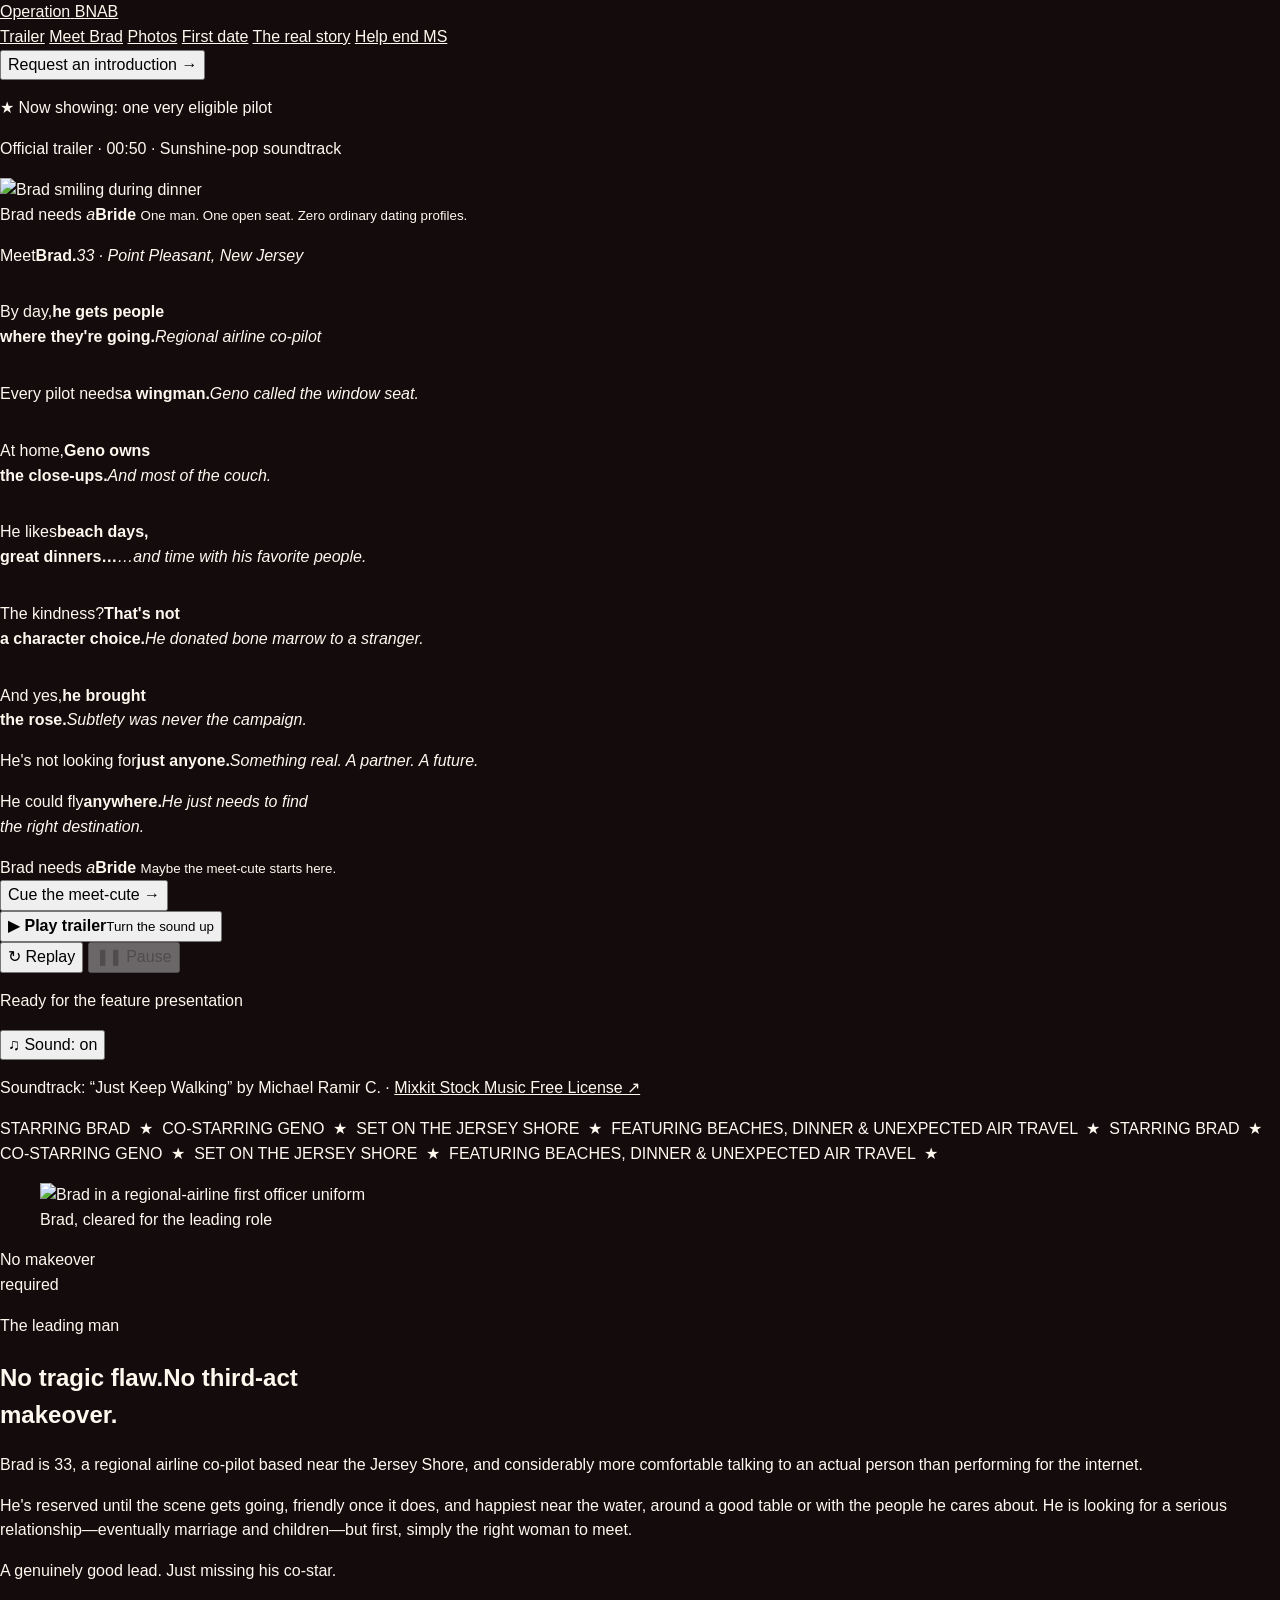
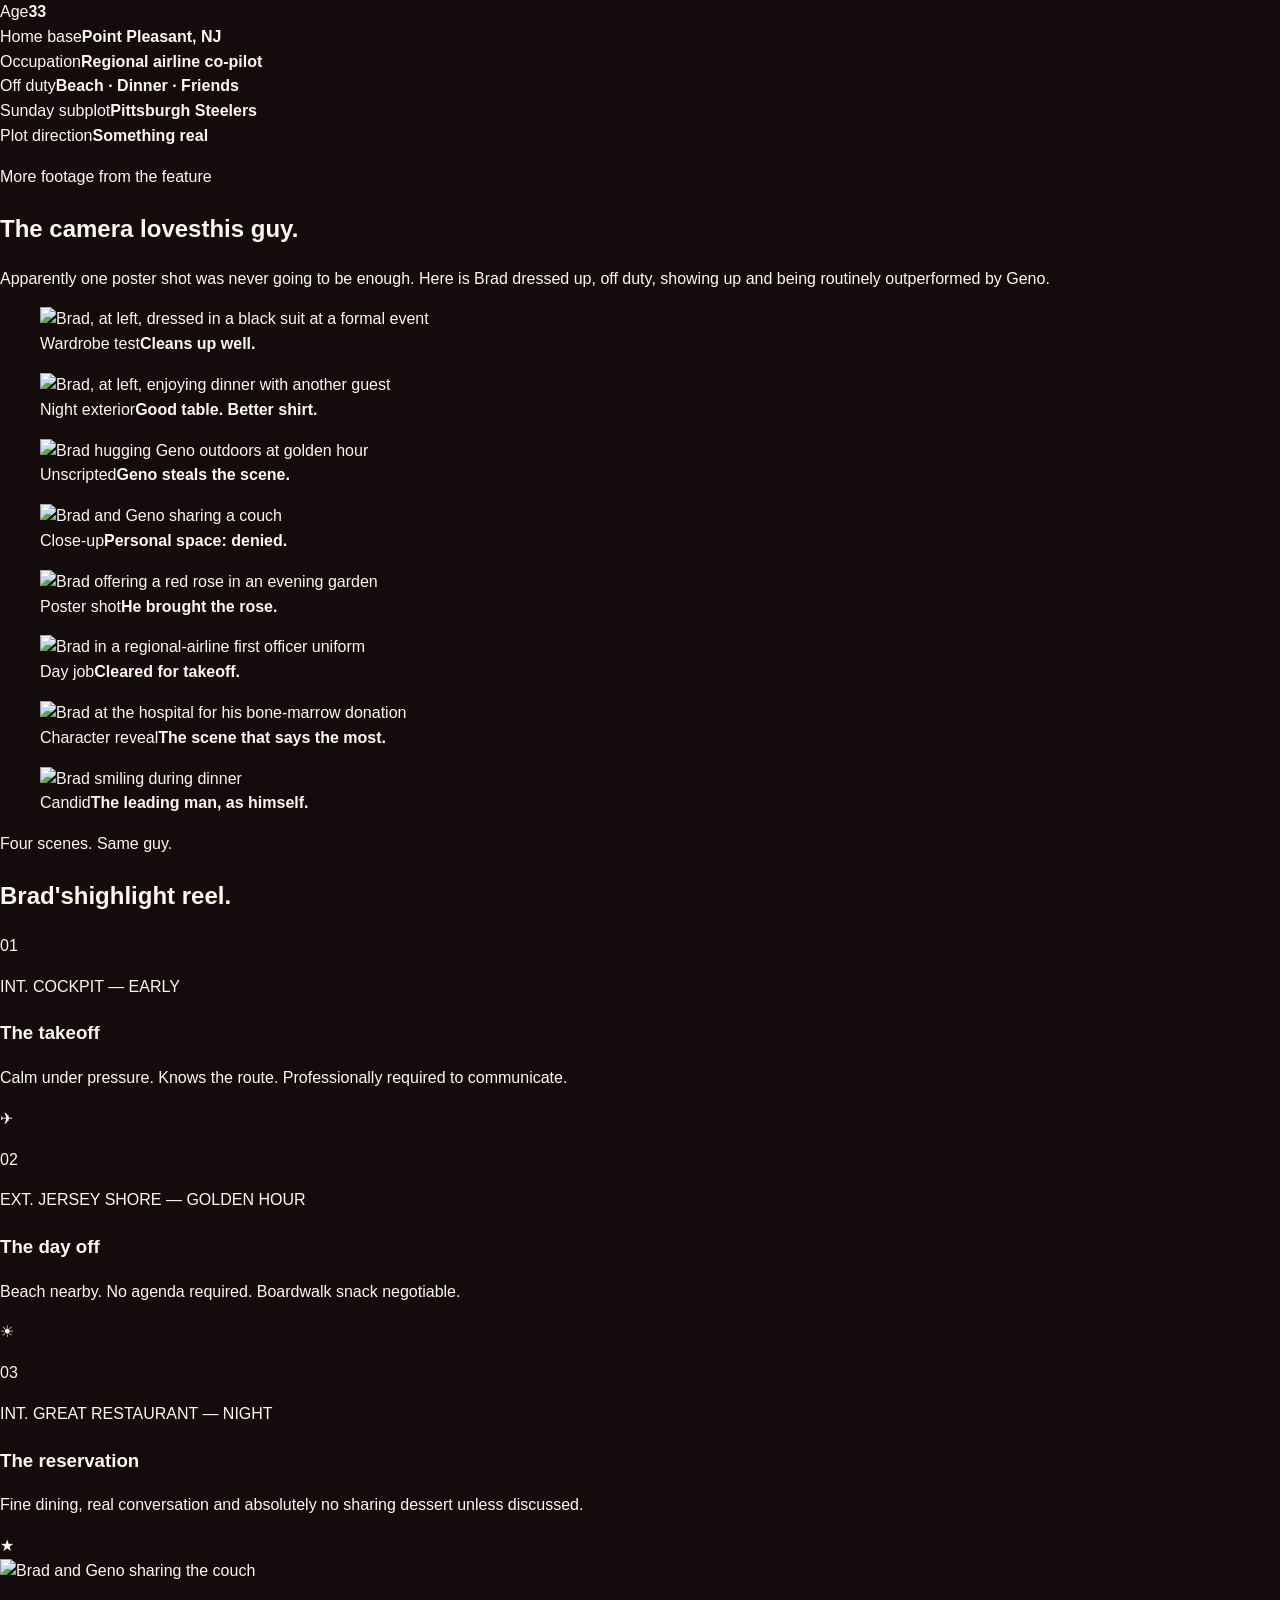
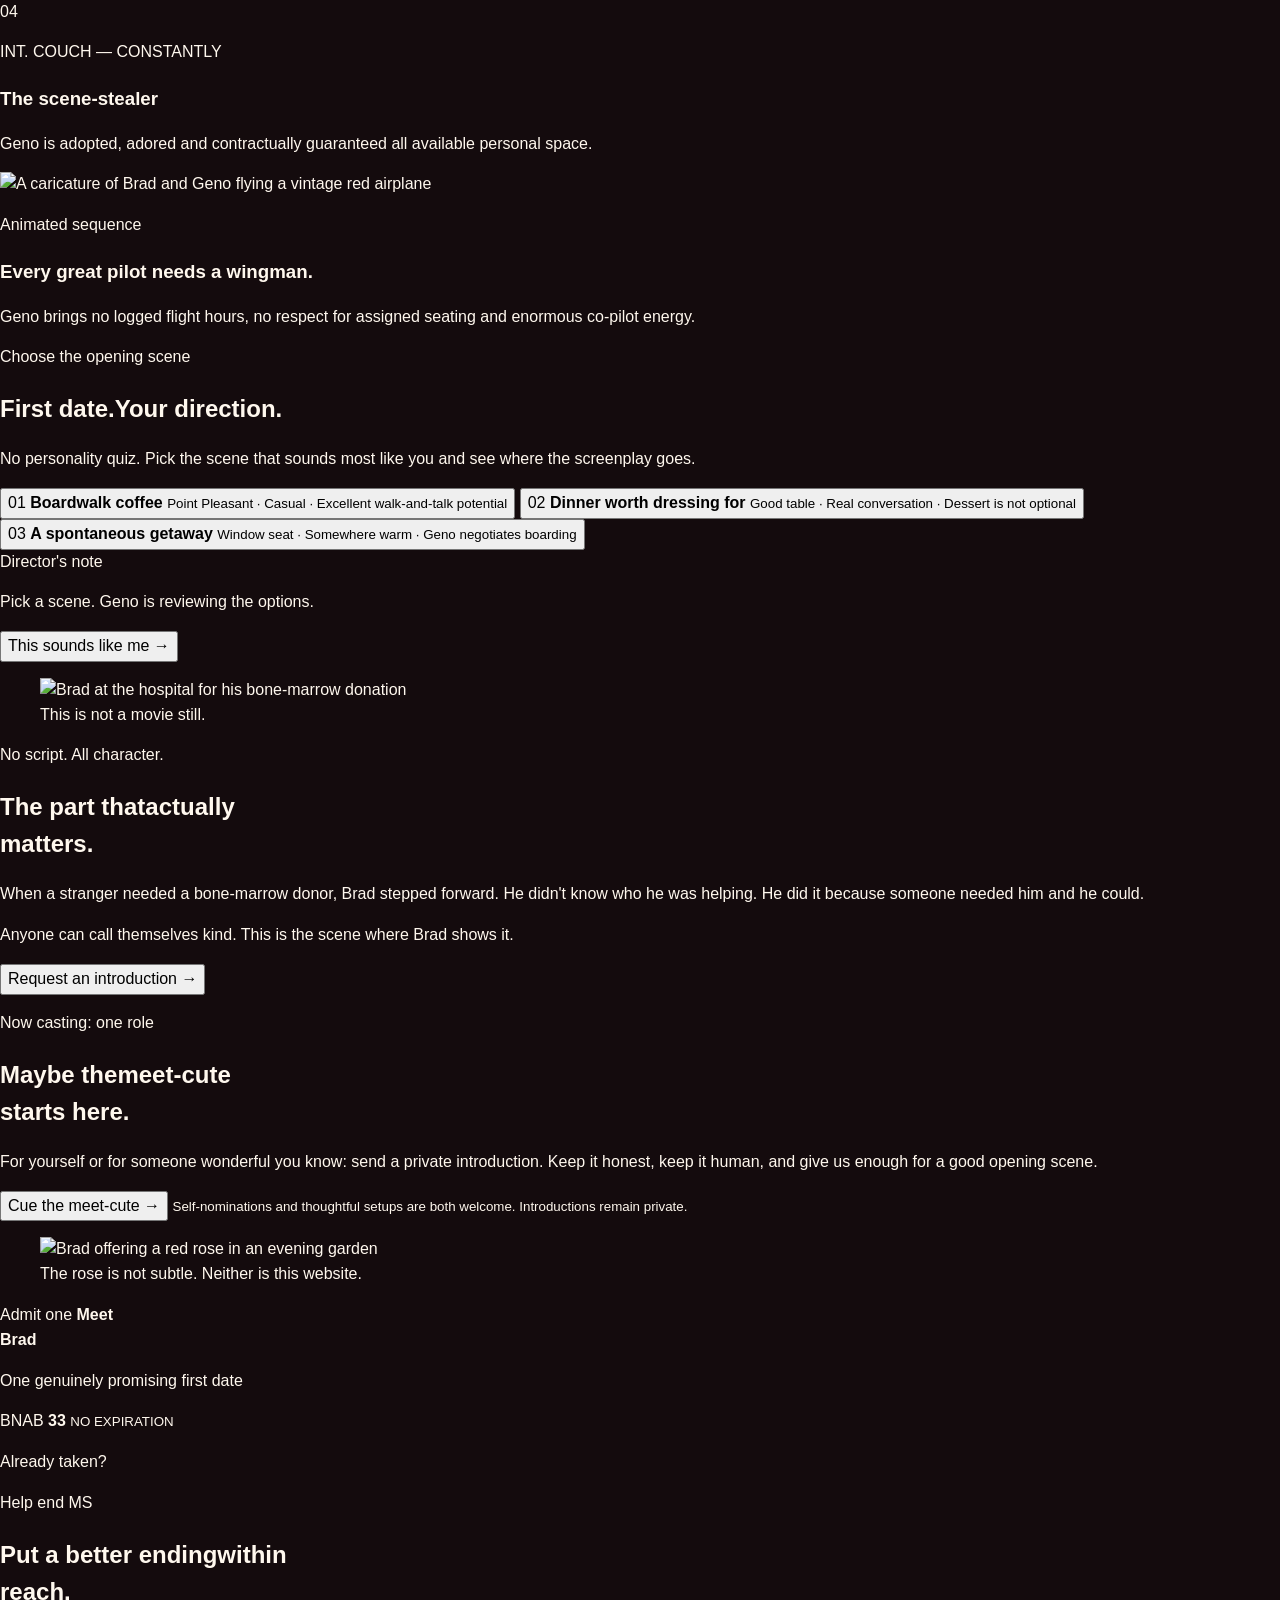
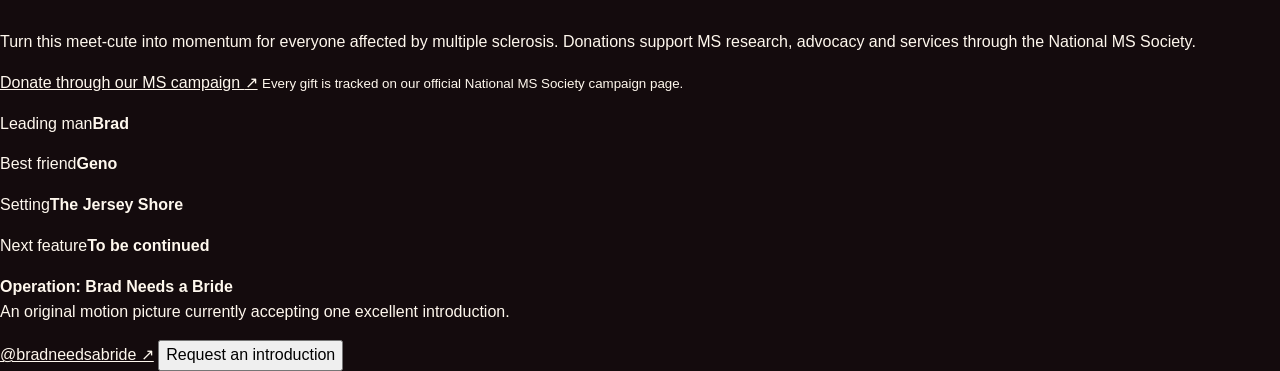
==== romcom.html @ 4d5be2bd "Add romcom.html" ====
<!doctype html>
<html lang="en">
<head>
  <meta charset="utf-8">
  <meta name="viewport" content="width=device-width, initial-scale=1">
  <title>Operation: Brad Needs a Bride</title>
  <meta name="description" content="He could fly anywhere. He just needs to find the right destination.">
  <link rel="icon" type="image/svg+xml" href="data:image/svg+xml,%3Csvg xmlns='http://www.w3.org/2000/svg' viewBox='0 0 64 64'%3E%3Crect width='64' height='64' rx='10' fill='%23b4212f'/%3E%3Cpath d='M32 49S12 38 12 23c0-9 11-13 20-3 9-10 20-6 20 3 0 15-20 26-20 26Z' fill='%23f8eacb'/%3E%3Cpath d='M17 15h30' stroke='%230d2630' stroke-width='4' stroke-dasharray='3 3'/%3E%3C/svg%3E">
  <link rel="stylesheet" href="styles.css">
  <link rel="stylesheet" href="romcom.css">
</head>
<body class="romcom-page rc-page">
  <a class="skip-link" href="#main">Skip to Brad's story</a>

  <header class="rc-header">
    <a class="rc-logo" href="#top" aria-label="Operation Brad Needs a Bride, home">
      <span class="rc-logo__small">Operation</span>
      <span class="rc-logo__big">BNAB</span>
    </a>
    <nav class="rc-nav" aria-label="Main navigation">
      <a href="#top">Trailer</a>
      <a href="#brad">Meet Brad</a>
      <a href="#photos">Photos</a>
      <a href="#first-date">First date</a>
      <a href="#heart">The real story</a>
      <a href="#end-ms">Help end MS</a>
    </nav>
    <button class="rc-header__ticket" type="button" data-dialog-open="romcom-intro">
      Request an introduction <span aria-hidden="true">→</span>
    </button>
  </header>

  <main id="main">
    <section class="rc-premiere" id="top" aria-labelledby="trailer-title">
      <div class="rc-premiere__bill">
        <p><span aria-hidden="true">★</span> Now showing: one very eligible pilot</p>
        <p>Official trailer · 00:50 · Sunshine-pop soundtrack</p>
      </div>

      <div class="rc-cinema">
        <div class="rc-cinema__bulbs rc-cinema__bulbs--top" aria-hidden="true"></div>
        <div class="rc-cinema__bulbs rc-cinema__bulbs--bottom" aria-hidden="true"></div>
        <div class="rc-trailer-stage" id="brad-trailer">
          <article class="rc-movie-frame rc-movie-frame--poster is-active" data-trailer-frame data-duration="4200">
            <img src="assets/brad-dinner-solo.jpg" alt="Brad smiling during dinner">
            <div class="rc-frame-shade"></div>
            <div class="rc-movie-title" id="trailer-title">
              <span>Brad needs</span>
              <span class="rc-movie-title__bride"><em>a</em><strong>Bride</strong></span>
              <small>One man. One open seat. Zero ordinary dating profiles.</small>
            </div>
          </article>

          <article class="rc-movie-frame rc-movie-frame--wipe" data-trailer-frame data-duration="4200">
            <img src="assets/brad-dinner-solo.jpg" alt="">
            <div class="rc-frame-shade"></div>
            <p class="rc-trailer-super rc-trailer-super--left"><span>Meet</span><strong>Brad.</strong><em>33 · Point Pleasant, New Jersey</em></p>
          </article>

          <article class="rc-movie-frame rc-movie-frame--uniform" data-trailer-frame data-duration="4500">
            <img src="assets/brad-pilot-uniform-v2.png" alt="">
            <div class="rc-frame-shade"></div>
            <p class="rc-trailer-super rc-trailer-super--left"><span>By day,</span><strong>he gets people<br>where they're going.</strong><em>Regional airline co-pilot</em></p>
          </article>

          <article class="rc-movie-frame rc-movie-frame--cartoon" data-trailer-frame data-duration="4200">
            <img src="assets/brad-geno-plane.png" alt="">
            <p class="rc-cartoon-title"><span>Every pilot needs</span><strong>a wingman.</strong><em>Geno called the window seat.</em></p>
          </article>

          <article class="rc-movie-frame rc-movie-frame--polaroid" data-trailer-frame data-duration="4400">
            <img src="assets/brad-geno-couch.jpg" alt="">
            <div class="rc-frame-shade"></div>
            <p class="rc-trailer-super rc-trailer-super--right"><span>At home,</span><strong>Geno owns<br>the close-ups.</strong><em>And most of the couch.</em></p>
          </article>

          <article class="rc-movie-frame rc-movie-frame--split" data-trailer-frame data-duration="4500">
            <img src="assets/brad-dog-hug.jpg" alt="">
            <div class="rc-frame-shade"></div>
            <p class="rc-trailer-super rc-trailer-super--left"><span>He likes</span><strong>beach days,<br>great dinners…</strong><em>…and time with his favorite people.</em></p>
          </article>

          <article class="rc-movie-frame rc-movie-frame--heart" data-trailer-frame data-duration="5200">
            <img src="assets/brad-donor-cropped.jpg" alt="">
            <div class="rc-frame-shade"></div>
            <p class="rc-trailer-super rc-trailer-super--right"><span>The kindness?</span><strong>That's not<br>a character choice.</strong><em>He donated bone marrow to a stranger.</em></p>
          </article>

          <article class="rc-movie-frame rc-movie-frame--rose" data-trailer-frame data-duration="4700">
            <img src="assets/brad-rose.png" alt="">
            <div class="rc-frame-shade"></div>
            <p class="rc-trailer-super rc-trailer-super--left"><span>And yes,</span><strong>he brought<br>the rose.</strong><em>Subtlety was never the campaign.</em></p>
          </article>

          <article class="rc-movie-frame rc-movie-frame--red" data-trailer-frame data-duration="4300">
            <p class="rc-big-card"><span>He's not looking for</span><strong>just anyone.</strong><em>Something real. A partner. A future.</em></p>
          </article>

          <article class="rc-movie-frame rc-movie-frame--destination" data-trailer-frame data-duration="4500">
            <p class="rc-destination-card"><span>He could fly</span><strong>anywhere.</strong><em>He just needs to find<br>the right destination.</em></p>
          </article>

          <article class="rc-movie-frame rc-movie-frame--final" data-trailer-frame data-duration="5000">
            <div class="rc-movie-title rc-movie-title--final">
              <span>Brad needs</span>
              <span class="rc-movie-title__bride"><em>a</em><strong>Bride</strong></span>
              <small>Maybe the meet-cute starts here.</small>
            </div>
            <button class="rc-final-cta" type="button" data-dialog-open="romcom-intro">Cue the meet-cute →</button>
          </article>

          <button class="rc-trailer-start" type="button" data-trailer-play>
            <span class="rc-trailer-start__icon" aria-hidden="true">▶</span>
            <span><strong>Play trailer</strong><small>Turn the sound up</small></span>
          </button>

          <div class="rc-trailer-controls">
            <button type="button" data-trailer-replay aria-label="Replay trailer">↻ <span>Replay</span></button>
            <button type="button" data-trailer-toggle aria-label="Pause trailer" disabled><span aria-hidden="true" data-trailer-toggle-icon>❚❚</span> <span data-trailer-toggle-label>Pause</span></button>
            <div class="rc-trailer-progress" aria-label="Trailer progress"><span data-trailer-progress></span></div>
            <p data-trailer-status aria-live="polite">Ready for the feature presentation</p>
            <button type="button" data-trailer-mute aria-pressed="false"><span aria-hidden="true">♫</span> Sound: on</button>
          </div>
          <audio id="trailer-soundtrack" preload="auto" src="assets/just-keep-walking.mp3"></audio>
        </div>
      </div>
      <p class="rc-premiere__note">Soundtrack: “Just Keep Walking” by Michael Ramir C. · <a href="https://mixkit.co/license/#musicFree" rel="noreferrer">Mixkit Stock Music Free License ↗</a></p>
    </section>

    <div class="rc-crawl" aria-hidden="true">
      <div class="rc-crawl__track">
        STARRING BRAD &nbsp;★&nbsp; CO-STARRING GENO &nbsp;★&nbsp; SET ON THE JERSEY SHORE &nbsp;★&nbsp; FEATURING BEACHES, DINNER &amp; UNEXPECTED AIR TRAVEL &nbsp;★&nbsp; STARRING BRAD &nbsp;★&nbsp; CO-STARRING GENO &nbsp;★&nbsp; SET ON THE JERSEY SHORE &nbsp;★&nbsp; FEATURING BEACHES, DINNER &amp; UNEXPECTED AIR TRAVEL &nbsp;★&nbsp;
      </div>
    </div>

    <section class="rc-leading" id="brad">
      <div class="rc-leading__poster">
        <figure>
          <img src="assets/brad-pilot-uniform-v2.png" alt="Brad in a regional-airline first officer uniform">
          <figcaption>Brad, cleared for the leading role</figcaption>
        </figure>
        <p class="rc-poster-stamp" aria-hidden="true">No makeover<br>required</p>
      </div>

      <div class="rc-leading__copy">
        <p class="rc-kicker">The leading man</p>
        <h2 class="rc-pop-heading"><span>No tragic flaw.</span><strong>No third-act<br>makeover.</strong></h2>
        <p class="rc-intro-copy">Brad is 33, a regional airline co-pilot based near the Jersey Shore, and considerably more comfortable talking to an actual person than performing for the internet.</p>
        <p>He's reserved until the scene gets going, friendly once it does, and happiest near the water, around a good table or with the people he cares about. He is looking for a serious relationship—eventually marriage and children—but first, simply the right woman to meet.</p>
        <p class="rc-script-note">A genuinely good lead. Just missing his co-star.</p>
      </div>

      <div class="rc-billing-blocks" aria-label="Brad at a glance">
        <div><span>Age</span><strong>33</strong></div>
        <div><span>Home base</span><strong>Point Pleasant, NJ</strong></div>
        <div><span>Occupation</span><strong>Regional airline co-pilot</strong></div>
        <div><span>Off duty</span><strong>Beach · Dinner · Friends</strong></div>
        <div><span>Sunday subplot</span><strong>Pittsburgh Steelers</strong></div>
        <div><span>Plot direction</span><strong>Something real</strong></div>
      </div>
    </section>

    <section class="rc-camera-roll" id="photos" aria-labelledby="photos-title">
      <div class="rc-camera-roll__heading">
        <p class="rc-kicker">More footage from the feature</p>
        <h2 class="rc-pop-heading" id="photos-title"><span>The camera loves</span><strong>this guy.</strong></h2>
        <p>Apparently one poster shot was never going to be enough. Here is Brad dressed up, off duty, showing up and being routinely outperformed by Geno.</p>
      </div>

      <div class="rc-stills" aria-label="Photo collection of Brad">
        <figure class="rc-still rc-still--formal">
          <img src="assets/brad-family-formal.jpg" alt="Brad, at left, dressed in a black suit at a formal event">
          <figcaption><span>Wardrobe test</span><strong>Cleans up well.</strong></figcaption>
        </figure>
        <figure class="rc-still rc-still--dinner-wide">
          <img src="assets/brad-brother-dinner.jpg" alt="Brad, at left, enjoying dinner with another guest">
          <figcaption><span>Night exterior</span><strong>Good table. Better shirt.</strong></figcaption>
        </figure>
        <figure class="rc-still rc-still--dog-hug">
          <img src="assets/brad-dog-hug.jpg" alt="Brad hugging Geno outdoors at golden hour">
          <figcaption><span>Unscripted</span><strong>Geno steals the scene.</strong></figcaption>
        </figure>
        <figure class="rc-still rc-still--couch">
          <img src="assets/brad-geno-couch.jpg" alt="Brad and Geno sharing a couch">
          <figcaption><span>Close-up</span><strong>Personal space: denied.</strong></figcaption>
        </figure>
        <figure class="rc-still rc-still--rose">
          <img src="assets/brad-rose.png" alt="Brad offering a red rose in an evening garden">
          <figcaption><span>Poster shot</span><strong>He brought the rose.</strong></figcaption>
        </figure>
        <figure class="rc-still rc-still--pilot">
          <img src="assets/brad-pilot-uniform-v2.png" alt="Brad in a regional-airline first officer uniform">
          <figcaption><span>Day job</span><strong>Cleared for takeoff.</strong></figcaption>
        </figure>
        <figure class="rc-still rc-still--donor">
          <img src="assets/brad-donor-cropped.jpg" alt="Brad at the hospital for his bone-marrow donation">
          <figcaption><span>Character reveal</span><strong>The scene that says the most.</strong></figcaption>
        </figure>
        <figure class="rc-still rc-still--candid">
          <img src="assets/brad-dinner-solo.jpg" alt="Brad smiling during dinner">
          <figcaption><span>Candid</span><strong>The leading man, as himself.</strong></figcaption>
        </figure>
      </div>
    </section>

    <section class="rc-scenes" aria-labelledby="scenes-title">
      <div class="rc-scenes__heading">
        <p class="rc-kicker">Four scenes. Same guy.</p>
        <h2 class="rc-pop-heading" id="scenes-title"><span>Brad's</span><strong>highlight reel.</strong></h2>
      </div>

      <div class="rc-scene-grid">
        <article class="rc-scene-card rc-scene-card--takeoff">
          <p class="rc-scene-number">01</p>
          <p class="rc-scene-slug">INT. COCKPIT — EARLY</p>
          <h3>The takeoff</h3>
          <p>Calm under pressure. Knows the route. Professionally required to communicate.</p>
          <span aria-hidden="true">✈</span>
        </article>

        <article class="rc-scene-card rc-scene-card--shore">
          <p class="rc-scene-number">02</p>
          <p class="rc-scene-slug">EXT. JERSEY SHORE — GOLDEN HOUR</p>
          <h3>The day off</h3>
          <p>Beach nearby. No agenda required. Boardwalk snack negotiable.</p>
          <span aria-hidden="true">☀</span>
        </article>

        <article class="rc-scene-card rc-scene-card--dinner">
          <p class="rc-scene-number">03</p>
          <p class="rc-scene-slug">INT. GREAT RESTAURANT — NIGHT</p>
          <h3>The reservation</h3>
          <p>Fine dining, real conversation and absolutely no sharing dessert unless discussed.</p>
          <span aria-hidden="true">★</span>
        </article>

        <article class="rc-scene-card rc-scene-card--geno">
          <img src="assets/brad-geno-couch.jpg" alt="Brad and Geno sharing the couch">
          <div>
            <p class="rc-scene-number">04</p>
            <p class="rc-scene-slug">INT. COUCH — CONSTANTLY</p>
            <h3>The scene-stealer</h3>
            <p>Geno is adopted, adored and contractually guaranteed all available personal space.</p>
          </div>
        </article>

        <article class="rc-flight-cameo">
          <img src="assets/brad-geno-plane.png" alt="A caricature of Brad and Geno flying a vintage red airplane">
          <div>
            <p class="rc-kicker">Animated sequence</p>
            <h3>Every great pilot needs a wingman.</h3>
            <p>Geno brings no logged flight hours, no respect for assigned seating and enormous co-pilot energy.</p>
          </div>
        </article>
      </div>
    </section>

    <section class="rc-date" id="first-date">
      <div class="rc-date__heading">
        <p class="rc-kicker">Choose the opening scene</p>
        <h2 class="rc-pop-heading"><span>First date.</span><strong>Your direction.</strong></h2>
        <p>No personality quiz. Pick the scene that sounds most like you and see where the screenplay goes.</p>
      </div>

      <div class="rc-date-machine">
        <div class="rc-date-options" role="group" aria-label="Choose a first-date idea">
          <button type="button" class="rc-date-ticket" data-date-pick data-reply="Low stakes, ocean air and elite people-watching. A very strong opening scene." aria-pressed="false">
            <span class="rc-date-ticket__number">01</span>
            <strong>Boardwalk coffee</strong>
            <small>Point Pleasant · Casual · Excellent walk-and-talk potential</small>
          </button>
          <button type="button" class="rc-date-ticket" data-date-pick data-reply="He likes fine dining and understands that a reservation is a commitment. Green light." aria-pressed="false">
            <span class="rc-date-ticket__number">02</span>
            <strong>Dinner worth dressing for</strong>
            <small>Good table · Real conversation · Dessert is not optional</small>
          </button>
          <button type="button" class="rc-date-ticket" data-date-pick data-reply="The pilot does bring a logistical advantage. Maybe save this one for date three." aria-pressed="false">
            <span class="rc-date-ticket__number">03</span>
            <strong>A spontaneous getaway</strong>
            <small>Window seat · Somewhere warm · Geno negotiates boarding</small>
          </button>
        </div>
        <div class="rc-date-verdict" id="date-verdict" aria-live="polite">
          <span>Director's note</span>
          <p>Pick a scene. Geno is reviewing the options.</p>
          <button type="button" data-dialog-open="romcom-intro">This sounds like me →</button>
        </div>
      </div>
    </section>

    <section class="rc-heart" id="heart">
      <figure class="rc-heart__photo">
        <img src="assets/brad-donor-cropped.jpg" alt="Brad at the hospital for his bone-marrow donation">
        <figcaption>This is not a movie still.</figcaption>
      </figure>
      <div class="rc-heart__copy">
        <p class="rc-kicker">No script. All character.</p>
        <h2 class="rc-pop-heading"><span>The part that</span><strong>actually<br>matters.</strong></h2>
        <p>When a stranger needed a bone-marrow donor, Brad stepped forward. He didn't know who he was helping. He did it because someone needed him and he could.</p>
        <p>Anyone can call themselves kind. This is the scene where Brad shows it.</p>
        <button class="rc-button rc-button--red" type="button" data-dialog-open="romcom-intro">Request an introduction <span aria-hidden="true">→</span></button>
      </div>
    </section>

    <section class="rc-meet-cute" id="introduction">
      <div class="rc-meet-cute__copy">
        <p class="rc-kicker">Now casting: one role</p>
        <h2 class="rc-pop-heading"><span>Maybe the</span><strong>meet-cute<br>starts here.</strong></h2>
        <p>For yourself or for someone wonderful you know: send a private introduction. Keep it honest, keep it human, and give us enough for a good opening scene.</p>
        <button class="rc-button rc-button--ink" type="button" data-dialog-open="romcom-intro">Cue the meet-cute <span aria-hidden="true">→</span></button>
        <small>Self-nominations and thoughtful setups are both welcome. Introductions remain private.</small>
      </div>
      <div class="rc-meet-cute__visual">
        <figure class="rc-meet-cute__rose">
          <img src="assets/brad-rose.png" alt="Brad offering a red rose in an evening garden">
          <figcaption>The rose is not subtle. Neither is this website.</figcaption>
        </figure>
        <div class="rc-admit-ticket" aria-hidden="true">
          <div class="rc-admit-ticket__main">
            <span>Admit one</span>
            <strong>Meet<br>Brad</strong>
            <p>One genuinely promising first date</p>
          </div>
          <div class="rc-admit-ticket__stub">
            <span>BNAB</span>
            <strong>33</strong>
            <small>NO EXPIRATION</small>
          </div>
        </div>
      </div>
    </section>

    <section class="rc-credits" id="end-ms">
      <div class="rc-credits__grain" aria-hidden="true"></div>
      <div class="rc-credits__inner">
        <p class="rc-credits__prelude">Already taken?</p>
        <p class="rc-credits__dedication">Help end MS</p>
        <h2 class="rc-pop-heading"><span>Put a better ending</span><strong>within<br>reach.</strong></h2>
        <p>Turn this meet-cute into momentum for everyone affected by multiple sclerosis. Donations support MS research, advocacy and services through the National MS Society.</p>
        <a class="rc-button rc-button--gold" href="https://events.nationalmssociety.org/participants/brad-needs-a-bride" rel="noreferrer">Donate through our MS campaign <span aria-hidden="true">↗</span></a>
        <small>Every gift is tracked on our official National MS Society campaign page.</small>
      </div>
      <div class="rc-credit-roll" aria-hidden="true">
        <p><span>Leading man</span><strong>Brad</strong></p>
        <p><span>Best friend</span><strong>Geno</strong></p>
        <p><span>Setting</span><strong>The Jersey Shore</strong></p>
        <p><span>Next feature</span><strong>To be continued</strong></p>
      </div>
    </section>
  </main>

  <footer class="rc-footer">
    <p><strong>Operation: Brad Needs a Bride</strong><br>An original motion picture currently accepting one excellent introduction.</p>
    <a href="https://www.instagram.com/bradneedsabride" rel="noreferrer">@bradneedsabride ↗</a>
    <button type="button" data-dialog-open="romcom-intro">Request an introduction</button>
  </footer>

  <dialog class="intro-dialog rc-intro-dialog" id="romcom-intro">
    <div class="dialog-head">
      <div><p class="rc-kicker">Private introductions only</p><h2>Cue the meet-cute</h2></div>
      <button class="dialog-close" type="button" aria-label="Close introduction form" data-dialog-close>×</button>
    </div>
    <form class="intro-form rc-intro-form" data-demo-form data-success-title="Opening scene received" data-success-copy="In the live version, the introduction will be reviewed privately and someone will follow up if it feels like a genuine fit.">
      <fieldset>
        <legend>I am introducing…</legend>
        <label class="rc-radio"><input type="radio" name="introducing" value="myself" checked><span>Myself</span></label>
        <label class="rc-radio"><input type="radio" name="introducing" value="friend"><span>Someone great I know</span></label>
      </fieldset>
      <label>First name<input name="name" autocomplete="given-name" placeholder="First name only" required></label>
      <label>Where's the story set?<input name="location" autocomplete="address-level1" placeholder="City or region" required></label>
      <label>How should we reply?<input name="contact" autocomplete="email" placeholder="Email or Instagram" required></label>
      <label>Pitch the opening scene<textarea name="note" placeholder="A little about you—or your friend—and why Brad caught your attention" required></textarea></label>
      <p class="form-note">Approval mockup only—this form does not send or save anything yet. The launch version will keep submissions private.</p>
      <button type="submit">Send the opening scene <span aria-hidden="true">→</span></button>
    </form>
  </dialog>

  <script src="app.js"></script>
</body>
</html>
---- styles.css ----
:root {
  color-scheme: light;
  --ink: #1c1820;
  --paper: #f7f1e8;
  --wine: #6b1830;
  --rose: #b4314d;
  --gold: #c69a52;
  --navy: #0b1830;
  --sky: #b9d6e5;
  --cream: #fffaf2;
  --shadow: 0 24px 80px rgba(28, 14, 23, 0.18);
}

* { box-sizing: border-box; }
html { scroll-behavior: smooth; }
body {
  margin: 0;
  min-width: 320px;
  color: var(--ink);
  background: var(--paper);
  font-family: Inter, ui-sans-serif, -apple-system, BlinkMacSystemFont, "Segoe UI", sans-serif;
  font-size: 16px;
  line-height: 1.55;
}
button, input, textarea { font: inherit; }
button, a { -webkit-tap-highlight-color: transparent; }
a { color: inherit; }
img { max-width: 100%; display: block; }

.skip-link {
  position: fixed;
  left: 1rem;
  top: -5rem;
  z-index: 999;
  padding: .8rem 1rem;
  color: white;
  background: #111;
  border-radius: .5rem;
}
.skip-link:focus { top: 1rem; }

.concept-nav {
  position: relative;
  z-index: 50;
  display: flex;
  align-items: center;
  justify-content: space-between;
  gap: 1rem;
  min-height: 64px;
  padding: .7rem clamp(1rem, 4vw, 4rem);
  border-bottom: 1px solid rgba(255,255,255,.2);
  color: white;
  background: #14121a;
}
.concept-nav__brand {
  display: flex;
  align-items: center;
  gap: .7rem;
  text-decoration: none;
  font-size: .82rem;
  font-weight: 800;
  letter-spacing: .16em;
  text-transform: uppercase;
}
.concept-nav__mark {
  display: grid;
  width: 34px;
  height: 34px;
  place-items: center;
  border: 1px solid rgba(255,255,255,.45);
  border-radius: 50%;
  font-family: Georgia, serif;
  font-size: 1.25rem;
}
.concept-nav__links { display: flex; gap: .35rem; }
.concept-nav__links a {
  padding: .55rem .8rem;
  border-radius: 999px;
  color: rgba(255,255,255,.7);
  text-decoration: none;
  font-size: .8rem;
}
.concept-nav__links a:hover,
.concept-nav__links a[aria-current="page"] { color: #16131a; background: white; }

.eyebrow {
  margin: 0 0 .8rem;
  font-size: .75rem;
  font-weight: 800;
  letter-spacing: .2em;
  text-transform: uppercase;
}
.button-row { display: flex; flex-wrap: wrap; gap: .75rem; align-items: center; }
.btn {
  display: inline-flex;
  min-height: 48px;
  align-items: center;
  justify-content: center;
  gap: .55rem;
  padding: .8rem 1.15rem;
  border: 1px solid transparent;
  border-radius: 999px;
  text-decoration: none;
  font-weight: 750;
  cursor: pointer;
  transition: transform .2s ease, background .2s ease, border-color .2s ease;
}
.btn:hover { transform: translateY(-2px); }
.btn:focus-visible, button:focus-visible, a:focus-visible { outline: 3px solid #f1c45b; outline-offset: 3px; }

/* Concept gallery */
.gallery-page {
  min-height: 100vh;
  color: #f8f4ec;
  background:
    radial-gradient(circle at 10% 15%, rgba(156, 29, 63, .32), transparent 28rem),
    radial-gradient(circle at 95% 50%, rgba(44, 84, 125, .28), transparent 32rem),
    #111018;
}
.gallery-shell { width: min(1180px, calc(100% - 2rem)); margin: 0 auto; padding: clamp(3rem, 7vw, 7rem) 0; }
.gallery-heading { max-width: 820px; margin-bottom: 3rem; }
.gallery-heading h1 {
  margin: 0 0 1rem;
  font-family: Didot, "Bodoni 72", Georgia, serif;
  font-size: clamp(3rem, 8vw, 7.5rem);
  font-weight: 500;
  letter-spacing: -.055em;
  line-height: .88;
}
.gallery-heading p { max-width: 650px; color: rgba(255,255,255,.68); font-size: 1.05rem; }
.concept-grid { display: grid; grid-template-columns: repeat(3, 1fr); gap: 1rem; }
.concept-card {
  position: relative;
  min-height: 510px;
  overflow: hidden;
  border: 1px solid rgba(255,255,255,.14);
  border-radius: 1.5rem;
  color: white;
  text-decoration: none;
  box-shadow: 0 18px 60px rgba(0,0,0,.28);
  transition: transform .3s ease, border-color .3s ease;
}
.concept-card:hover { transform: translateY(-7px); border-color: rgba(255,255,255,.45); }
.concept-card::after { content: ""; position: absolute; inset: 0; background: linear-gradient(180deg, transparent 15%, rgba(10,8,12,.88) 90%); }
.concept-card img { width: 100%; height: 100%; object-fit: cover; transition: transform .7s ease; }
.concept-card:hover img { transform: scale(1.04); }
.concept-card__content { position: absolute; z-index: 2; inset: auto 1.4rem 1.4rem; }
.concept-card__number { opacity: .58; font-family: ui-monospace, monospace; font-size: .75rem; letter-spacing: .14em; }
.concept-card h2 { margin: .35rem 0 .45rem; font-family: Didot, Georgia, serif; font-size: 2.1rem; line-height: 1; }
.concept-card p { margin: 0 0 1rem; color: rgba(255,255,255,.72); }
.concept-card__cta { font-weight: 800; }
.concept-card--aviation { background: linear-gradient(145deg, #142642, #08101e); }
.concept-card--aviation img { object-fit: contain; padding: 3rem .8rem 8rem; }
.concept-card--romcom { background: #7b1019; }

/* Bachelor concept */
.bachelor-page { background: #f6efe8; }
.bachelor-hero {
  position: relative;
  min-height: calc(100vh - 64px);
  overflow: hidden;
  color: #fff8ef;
  background: #210d16;
}
.bachelor-hero__photo { position: absolute; inset: 0; width: 100%; height: 100%; object-fit: cover; object-position: 57% 28%; }
.bachelor-hero::after {
  content: "";
  position: absolute;
  inset: 0;
  background:
    linear-gradient(90deg, rgba(28,5,15,.94) 0%, rgba(28,5,15,.74) 38%, rgba(28,5,15,.08) 70%),
    linear-gradient(0deg, rgba(28,5,15,.72), transparent 35%);
}
.bachelor-hero__ornament {
  position: absolute;
  z-index: 2;
  width: min(44vw, 530px);
  aspect-ratio: 1;
  left: -14vw;
  bottom: -22vw;
  border: 1px solid rgba(214,171,104,.32);
  border-radius: 50%;
  box-shadow: 0 0 0 38px rgba(214,171,104,.03), 0 0 0 76px rgba(214,171,104,.025);
}
.bachelor-hero__content {
  position: relative;
  z-index: 3;
  width: min(1220px, calc(100% - 2rem));
  min-height: calc(100vh - 64px);
  margin: 0 auto;
  padding: clamp(4rem, 10vh, 8rem) 0 3rem;
  display: flex;
  align-items: flex-end;
}
.bachelor-hero__copy { max-width: 650px; padding-bottom: 4vh; }
.bachelor-hero .eyebrow { color: #deb976; }
.bachelor-hero h1 {
  max-width: 620px;
  margin: 0 0 1rem;
  font-family: Didot, "Bodoni 72", Georgia, serif;
  font-size: clamp(4.2rem, 10vw, 9rem);
  font-weight: 400;
  letter-spacing: -.06em;
  line-height: .78;
}
.bachelor-hero h1 span { display: block; margin-left: 1.15em; color: #e0bd7d; font-size: .33em; font-style: italic; letter-spacing: .02em; line-height: 1.1; }
.bachelor-hero__lede { max-width: 490px; margin: 1.5rem 0 1.7rem; color: rgba(255,255,255,.79); font-size: 1.1rem; }
.bachelor-page .btn--primary { color: #3c0d1b; background: #e2bd7b; }
.bachelor-page .btn--ghost { color: white; border-color: rgba(255,255,255,.45); background: rgba(255,255,255,.06); }
.bachelor-details { background: #f6efe8; }
.bachelor-ribbon {
  display: grid;
  grid-template-columns: repeat(4, 1fr);
  border-bottom: 1px solid rgba(74,39,49,.16);
}
.bachelor-ribbon > div { padding: 1.25rem; text-align: center; border-right: 1px solid rgba(74,39,49,.12); }
.bachelor-ribbon strong { display: block; font-family: Didot, Georgia, serif; font-size: 1.25rem; font-weight: 500; }
.bachelor-ribbon span { color: #765d65; font-size: .78rem; letter-spacing: .12em; text-transform: uppercase; }
.rose-section { width: min(1120px, calc(100% - 2rem)); margin: 0 auto; padding: clamp(4rem, 9vw, 8rem) 0; }
.rose-section__heading { max-width: 680px; margin-bottom: 3rem; }
.rose-section__heading h2 { margin: 0; color: #421225; font-family: Didot, Georgia, serif; font-size: clamp(2.7rem, 6vw, 5.5rem); font-weight: 400; letter-spacing: -.045em; line-height: .96; }
.rose-section__heading p { color: #6c5860; }
.rose-grid { display: grid; grid-template-columns: repeat(5, 1fr); gap: .8rem; }
.rose-card {
  position: relative;
  min-height: 320px;
  padding: 1.25rem;
  overflow: hidden;
  border-radius: 8rem 8rem 1.2rem 1.2rem;
  color: white;
  background: #55152c;
  box-shadow: var(--shadow);
}
.rose-card:nth-child(even) { transform: translateY(2rem); background: #7e263e; }
.rose-card__num { color: #efc886; font-family: Georgia, serif; font-size: 2rem; }
.rose-card h3 { position: absolute; left: 1.25rem; right: 1.25rem; bottom: 3.1rem; margin: 0; font-family: Didot, Georgia, serif; font-size: 1.6rem; font-weight: 500; }
.rose-card p { position: absolute; left: 1.25rem; right: 1.25rem; bottom: .9rem; margin: 0; color: rgba(255,255,255,.67); font-size: .86rem; }
.rose-card::before { content: "✦"; position: absolute; top: 4rem; left: 50%; color: rgba(244,204,135,.22); font-size: 6rem; transform: translateX(-50%); }
.bachelor-story {
  display: grid;
  grid-template-columns: 1.05fr .95fr;
  min-height: 680px;
  color: white;
  background: #35111f;
}
.bachelor-story__photo img { width: 100%; height: 100%; object-fit: cover; }
.bachelor-story__copy { align-self: center; max-width: 620px; padding: clamp(3rem, 8vw, 7rem); }
.bachelor-story__copy h2 { margin: 0 0 1rem; font-family: Didot, Georgia, serif; font-size: clamp(2.8rem, 5vw, 5rem); font-weight: 400; line-height: .95; }
.bachelor-story__copy p { color: rgba(255,255,255,.68); }
.bachelor-charity { padding: clamp(3rem, 7vw, 6rem) 1rem; text-align: center; background: #e3b66c; }
.bachelor-charity h2 { margin: 0 auto 1rem; max-width: 730px; font-family: Didot, Georgia, serif; font-size: clamp(2.5rem, 5vw, 4.5rem); font-weight: 400; line-height: 1; }
.bachelor-charity p { max-width: 650px; margin: 0 auto 1.6rem; }
.bachelor-charity .btn { color: white; background: #3c0d1b; }

/* Shared dialog */
.intro-dialog {
  width: min(620px, calc(100% - 2rem));
  padding: 0;
  overflow: hidden;
  border: 0;
  border-radius: 1.5rem;
  color: var(--ink);
  background: var(--cream);
  box-shadow: 0 30px 110px rgba(0,0,0,.38);
}
.intro-dialog::backdrop { background: rgba(10,7,12,.76); backdrop-filter: blur(8px); }
.dialog-head { display: flex; justify-content: space-between; gap: 1rem; padding: 1.4rem 1.5rem 1rem; }
.dialog-head h2 { margin: 0; font-family: Didot, Georgia, serif; font-size: 2.15rem; font-weight: 500; line-height: 1; }
.dialog-close { width: 42px; height: 42px; border: 1px solid rgba(0,0,0,.15); border-radius: 50%; background: transparent; cursor: pointer; }
.intro-form { display: grid; grid-template-columns: 1fr 1fr; gap: 1rem; padding: 1rem 1.5rem 1.6rem; }
.intro-form label { display: grid; gap: .35rem; font-size: .8rem; font-weight: 800; letter-spacing: .08em; text-transform: uppercase; }
.intro-form label:last-of-type { grid-column: 1 / -1; }
.intro-form input, .intro-form textarea { width: 100%; padding: .8rem; border: 1px solid rgba(0,0,0,.16); border-radius: .7rem; background: white; }
.intro-form textarea { min-height: 110px; resize: vertical; }
.intro-form .form-note, .intro-form button { grid-column: 1 / -1; }
.intro-form .form-note { margin: 0; color: #695d63; font-size: .8rem; }
.intro-form button { min-height: 50px; border: 0; border-radius: 999px; color: white; background: #68182f; font-weight: 800; cursor: pointer; }

@media (max-width: 900px) {
  .concept-grid { grid-template-columns: 1fr; }
  .concept-card { min-height: 390px; }
  .bachelor-ribbon { grid-template-columns: repeat(2, 1fr); }
  .rose-grid { grid-template-columns: repeat(2, 1fr); }
  .rose-card:nth-child(even) { transform: none; }
  .rose-card:last-child { grid-column: 1 / -1; min-height: 250px; }
  .bachelor-story { grid-template-columns: 1fr; }
  .bachelor-story__photo { max-height: 540px; }
}

@media (max-width: 650px) {
  .concept-nav { align-items: flex-start; }
  .concept-nav__links { max-width: 64vw; overflow-x: auto; padding-bottom: .2rem; }
  .concept-nav__links a { white-space: nowrap; }
  .bachelor-hero { min-height: 780px; }
  .bachelor-hero__photo { object-position: 60% center; }
  .bachelor-hero::after { background: linear-gradient(0deg, rgba(28,5,15,.96) 0%, rgba(28,5,15,.64) 56%, rgba(28,5,15,.08) 100%); }
  .bachelor-hero__content { min-height: 716px; align-items: flex-end; padding-bottom: 2rem; }
  .bachelor-hero h1 { font-size: clamp(4rem, 22vw, 6rem); }
  .bachelor-hero h1 span { margin-left: .35em; }
  .rose-grid { grid-template-columns: 1fr; }
  .rose-card, .rose-card:last-child { grid-column: auto; min-height: 250px; border-radius: 7rem 7rem 1.2rem 1.2rem; }
  .intro-form { grid-template-columns: 1fr; }
  .intro-form label:last-of-type, .intro-form .form-note, .intro-form button { grid-column: auto; }
}

@media (prefers-reduced-motion: reduce) {
  *, *::before, *::after { scroll-behavior: auto !important; transition-duration: .01ms !important; animation-duration: .01ms !important; animation-iteration-count: 1 !important; }
}

/* Aviation concept */
.aviation-page {
  color: #edf4f7;
  background: #081423;
  font-family: "Avenir Next", Avenir, Inter, ui-sans-serif, sans-serif;
}
.aviation-page .concept-nav { background: #07111e; border-color: rgba(124,189,211,.16); }
.aviation-masthead {
  display: flex;
  align-items: center;
  justify-content: space-between;
  gap: 1rem;
  padding: 1rem clamp(1rem, 4vw, 4rem);
  border-bottom: 1px solid rgba(126,191,211,.18);
  background: #0b1a2a;
}
.aviation-masthead p { margin: 0; }
.aviation-masthead__route { color: #b9d8e4; font-family: ui-monospace, SFMono-Regular, Menlo, monospace; font-size: .78rem; letter-spacing: .13em; text-transform: uppercase; }
.aviation-masthead__status { display: flex; align-items: center; gap: .55rem; color: #ecce89; font-weight: 700; }
.aviation-masthead__status::before { content: ""; width: .55rem; height: .55rem; border-radius: 50%; background: #e3b756; box-shadow: 0 0 0 .35rem rgba(227,183,86,.12); }
.flight-shell {
  display: grid;
  grid-template-columns: minmax(360px, .78fr) minmax(520px, 1.3fr);
  min-height: calc(100vh - 120px);
}
.flight-board {
  position: relative;
  z-index: 2;
  padding: clamp(2rem, 5vw, 5rem) clamp(1rem, 4vw, 4rem);
  border-right: 1px solid rgba(126,191,211,.18);
  background:
    linear-gradient(180deg, rgba(18,42,63,.92), rgba(7,17,30,.96)),
    radial-gradient(circle at top left, rgba(184,217,228,.2), transparent 25rem);
}
.flight-board h1 { margin: 0 0 1rem; max-width: 580px; font-size: clamp(2.8rem, 5vw, 5rem); line-height: .91; letter-spacing: -.055em; }
.flight-board__lede { max-width: 560px; margin: 0 0 2rem; color: #a9bfca; font-size: 1rem; }
.departures {
  overflow: hidden;
  border: 1px solid rgba(176,215,227,.22);
  border-radius: .85rem;
  background: rgba(2,9,17,.54);
  box-shadow: 0 20px 60px rgba(0,0,0,.24);
}
.departures__head,
.flight-row {
  display: grid;
  grid-template-columns: .55fr 1.3fr .65fr;
  align-items: center;
  gap: .6rem;
  width: 100%;
  min-height: 58px;
  padding: .7rem 1rem;
  text-align: left;
}
.departures__head { min-height: 42px; color: #6f8c99; font-family: ui-monospace, SFMono-Regular, Menlo, monospace; font-size: .7rem; letter-spacing: .13em; }
.flight-row {
  border: 0;
  border-top: 1px solid rgba(176,215,227,.12);
  color: #edf4f7;
  background: transparent;
  cursor: pointer;
  transition: background .2s ease, color .2s ease;
}
.flight-row:hover { background: rgba(120,186,207,.08); }
.flight-row.is-active { color: #101820; background: #e5bd69; }
.flight-row__code { font-family: ui-monospace, SFMono-Regular, Menlo, monospace; font-size: 1.25rem; font-weight: 800; letter-spacing: .08em; }
.flight-row__name { font-weight: 750; }
.flight-row__state { justify-self: end; color: #8ab7c6; font-size: .72rem; font-weight: 800; letter-spacing: .08em; text-transform: uppercase; }
.flight-row.is-active .flight-row__state { color: #4d3c1b; }
.flight-board__cta { margin-top: 1.5rem; }
.aviation-page .btn--primary { color: #101820; background: #e5bd69; }
.aviation-page .btn--ghost { color: #d7e9ef; border-color: rgba(196,224,233,.3); background: transparent; }
.flight-map {
  position: relative;
  min-height: 650px;
  overflow: hidden;
  isolation: isolate;
  background:
    linear-gradient(rgba(7,20,35,.76), rgba(7,20,35,.9)),
    repeating-linear-gradient(0deg, transparent 0 54px, rgba(132,186,205,.09) 55px),
    repeating-linear-gradient(90deg, transparent 0 54px, rgba(132,186,205,.09) 55px),
    #0d2639;
}
.map-title { position: absolute; z-index: 5; top: 2rem; left: 2rem; }
.map-title .eyebrow { color: #dfbd78; }
.map-title h2 { margin: 0; font-size: clamp(1.7rem, 3vw, 2.8rem); letter-spacing: -.04em; }
.usa-map { position: absolute; inset: 12% 4% 6%; width: 92%; height: 82%; filter: drop-shadow(0 20px 25px rgba(0,0,0,.3)); }
.usa-map path { fill: rgba(55,103,128,.32); stroke: rgba(169,211,225,.5); stroke-width: 3; }
.map-route { fill: none; stroke: rgba(229,189,105,.48); stroke-width: 3; stroke-linecap: round; stroke-dasharray: 8 12; }
.map-marker {
  position: absolute;
  z-index: 8;
  display: grid;
  width: 26px;
  height: 26px;
  place-items: center;
  border: 0;
  border-radius: 50%;
  color: #101820;
  background: #e7bf6e;
  box-shadow: 0 0 0 7px rgba(231,191,110,.13);
  cursor: pointer;
  transform: translate(-50%, -50%);
}
.map-marker::after { content: attr(data-label); position: absolute; top: 32px; padding: .18rem .35rem; color: #d9eaf0; background: rgba(4,12,20,.68); border-radius: .3rem; font-size: .68rem; font-weight: 800; white-space: nowrap; }
.map-marker.is-active { color: #fff; background: #a82545; box-shadow: 0 0 0 8px rgba(168,37,69,.19); }
.flying-brad {
  position: absolute;
  z-index: 7;
  left: 79%;
  top: 36%;
  width: clamp(150px, 19vw, 300px);
  pointer-events: none;
  filter: drop-shadow(0 16px 14px rgba(0,0,0,.3));
  transform: translate(-50%, -50%) scaleX(var(--direction, 1));
  transition: left 1.35s cubic-bezier(.2,.72,.2,1), top 1.35s cubic-bezier(.2,.72,.2,1), transform .25s ease;
}
.flight-bubble {
  position: absolute;
  z-index: 10;
  left: 70%;
  top: 54%;
  width: min(270px, 38vw);
  padding: .9rem 1rem;
  border: 1px solid rgba(229,189,105,.35);
  border-radius: 1rem;
  color: #132233;
  background: rgba(255,249,236,.96);
  box-shadow: 0 20px 45px rgba(0,0,0,.26);
  transform: translate(-50%, -50%);
  transition: left 1.35s cubic-bezier(.2,.72,.2,1), top 1.35s cubic-bezier(.2,.72,.2,1), opacity .2s ease;
}
.flight-bubble strong { display: block; margin-bottom: .15rem; color: #781e38; font-family: ui-monospace, SFMono-Regular, Menlo, monospace; letter-spacing: .06em; }
.flight-bubble p { margin: 0; font-size: .84rem; line-height: 1.35; }
.aviation-story {
  display: grid;
  grid-template-columns: .9fr 1.1fr;
  align-items: stretch;
  color: #18202a;
  background: #eff2ee;
}
.aviation-story__copy { align-self: center; padding: clamp(3rem, 8vw, 8rem); }
.aviation-story__copy h2 { margin: 0 0 1rem; font-size: clamp(2.5rem, 5vw, 5rem); letter-spacing: -.055em; line-height: .96; }
.aviation-story__copy p { color: #59616a; }
.aviation-story__photo { min-height: 560px; }
.aviation-story__photo img { width: 100%; height: 100%; object-fit: cover; }
.miles-matter { display: grid; grid-template-columns: 1fr auto; align-items: center; gap: 2rem; padding: clamp(2.5rem, 6vw, 5rem) clamp(1rem, 6vw, 6rem); color: #231a10; background: #e5bd69; }
.miles-matter h2 { margin: 0; font-size: clamp(2rem, 4vw, 4rem); letter-spacing: -.04em; line-height: 1; }
.miles-matter p { max-width: 680px; margin: .8rem 0 0; }
.miles-matter .btn { color: #fff; background: #132235; }

/* Romantic comedy concept */
.romcom-page {
  color: #fff8ee;
  background: #140b0d;
  font-family: "Helvetica Neue", Helvetica, Arial, sans-serif;
}
.romcom-page .concept-nav { background: #1a0a0e; border-color: rgba(255,209,144,.18); }
.romcom-hero {
  position: relative;
  min-height: calc(100vh - 64px);
  overflow: hidden;
  background: #240a0f;
}
.romcom-hero__photo { position: absolute; inset: 0; width: 100%; height: 100%; object-fit: cover; object-position: 58% 25%; filter: saturate(.78) contrast(1.08); }
.romcom-hero::after {
  content: "";
  position: absolute;
  inset: 0;
  background:
    linear-gradient(90deg, rgba(26,6,11,.97) 0%, rgba(26,6,11,.74) 44%, rgba(26,6,11,.12) 76%),
    linear-gradient(0deg, rgba(26,6,11,.7), transparent 42%);
}
.film-grain { position: absolute; z-index: 2; inset: -40%; opacity: .07; pointer-events: none; background-image: url("data:image/svg+xml,%3Csvg xmlns='http://www.w3.org/2000/svg' width='180' height='180' viewBox='0 0 180 180'%3E%3Cfilter id='n'%3E%3CfeTurbulence type='fractalNoise' baseFrequency='.9' numOctaves='3' stitchTiles='stitch'/%3E%3C/filter%3E%3Crect width='100%25' height='100%25' filter='url(%23n)' opacity='.8'/%3E%3C/svg%3E"); animation: grain .32s steps(2) infinite; }
@keyframes grain { 0% { transform: translate(0); } 25% { transform: translate(3%, -2%); } 50% { transform: translate(-2%, 3%); } 75% { transform: translate(1%, 2%); } 100% { transform: translate(-1%, -2%); } }
.romcom-hero__inner { position: relative; z-index: 3; display: flex; width: min(1200px, calc(100% - 2rem)); min-height: calc(100vh - 64px); margin: 0 auto; align-items: center; padding: 4rem 0; }
.romcom-hero__copy { max-width: 650px; }
.romcom-kicker { display: inline-block; padding: .35rem .55rem; color: #ffd393; border: 1px solid rgba(255,211,147,.48); font-size: .72rem; font-weight: 800; letter-spacing: .2em; text-transform: uppercase; }
.romcom-title { margin: 1.2rem 0 .7rem; font-size: clamp(4rem, 9.5vw, 8.5rem); font-weight: 950; letter-spacing: -.075em; line-height: .75; text-transform: uppercase; text-shadow: 0 .04em 0 #8f1829; }
.romcom-title span { display: block; margin-left: 1.1em; color: #ffca79; font-family: Didot, Georgia, serif; font-size: .43em; font-style: italic; font-weight: 400; letter-spacing: -.03em; line-height: 1.1; text-transform: none; text-shadow: none; }
.romcom-logline { max-width: 540px; margin: 1.5rem 0; color: rgba(255,255,255,.78); font-family: Didot, Georgia, serif; font-size: clamp(1.2rem, 2vw, 1.55rem); font-style: italic; }
.romcom-page .btn--primary { color: #260910; background: #ffca79; }
.romcom-page .btn--ghost { color: white; border-color: rgba(255,255,255,.4); background: rgba(255,255,255,.06); }
.cast-strip { position: relative; z-index: 4; display: grid; grid-template-columns: repeat(3, 1fr); border-top: 1px solid rgba(255,255,255,.18); background: rgba(20,5,9,.68); backdrop-filter: blur(14px); }
.cast-strip div { padding: 1.1rem 1.5rem; border-right: 1px solid rgba(255,255,255,.12); }
.cast-strip span { display: block; color: #b9999f; font-size: .7rem; font-weight: 800; letter-spacing: .16em; text-transform: uppercase; }
.cast-strip strong { font-family: Didot, Georgia, serif; font-size: 1.18rem; font-weight: 400; }
.review-marquee { overflow: hidden; padding: .9rem 0; color: #2a1116; background: #ffca79; white-space: nowrap; }
.review-marquee__track { display: inline-block; min-width: 200%; font-weight: 900; letter-spacing: .11em; text-transform: uppercase; animation: marquee 20s linear infinite; }
@keyframes marquee { to { transform: translateX(-50%); } }
.three-acts { width: min(1120px, calc(100% - 2rem)); margin: 0 auto; padding: clamp(4rem, 9vw, 8rem) 0; }
.three-acts__head { max-width: 720px; margin-bottom: 2.5rem; }
.three-acts__head h2 { margin: 0; font-family: Didot, Georgia, serif; font-size: clamp(2.8rem, 6vw, 5.6rem); font-weight: 400; letter-spacing: -.05em; line-height: .92; }
.acts-grid { display: grid; grid-template-columns: repeat(3, 1fr); gap: 1rem; }
.act-card { position: relative; min-height: 480px; overflow: hidden; border-radius: .8rem; background: #351016; }
.act-card img { width: 100%; height: 100%; object-fit: cover; filter: saturate(.75); transition: transform .6s ease, filter .4s ease; }
.act-card:hover img { transform: scale(1.035); filter: saturate(1); }
.act-card::after { content: ""; position: absolute; inset: 0; background: linear-gradient(180deg, transparent 30%, rgba(19,5,8,.94) 95%); }
.act-card__copy { position: absolute; z-index: 2; inset: auto 1.2rem 1.2rem; }
.act-card__copy .eyebrow { color: #ffc878; }
.act-card__copy h3 { margin: 0 0 .4rem; font-family: Didot, Georgia, serif; font-size: 2rem; font-weight: 400; line-height: 1; }
.act-card__copy p { margin: 0; color: rgba(255,255,255,.68); }
.plot-twist { display: grid; grid-template-columns: 1fr 1fr; min-height: 680px; background: #f4e9d9; color: #2c1016; }
.plot-twist__photo { overflow: hidden; }
.plot-twist__photo img { width: 100%; height: 100%; object-fit: cover; object-position: center top; transform: scale(1.16); transform-origin: top center; }
.plot-twist__copy { align-self: center; padding: clamp(3rem, 8vw, 7rem); }
.plot-twist__copy h2 { margin: 0 0 1rem; font-family: Didot, Georgia, serif; font-size: clamp(3rem, 5vw, 5rem); font-weight: 400; letter-spacing: -.05em; line-height: .93; }
.plot-twist__copy p { color: #6b5458; }
.romcom-charity { padding: clamp(4rem, 8vw, 7rem) 1rem; text-align: center; background: #921a2d; }
.romcom-charity h2 { max-width: 780px; margin: 0 auto 1rem; font-size: clamp(2.5rem, 6vw, 5rem); line-height: .92; letter-spacing: -.055em; }
.romcom-charity p { max-width: 650px; margin: 0 auto 1.6rem; color: rgba(255,255,255,.74); }
.romcom-charity .btn { color: #300a11; background: #ffca79; }
.trailer-dialog { width: min(980px, calc(100% - 1rem)); padding: 0; overflow: hidden; border: 1px solid rgba(255,255,255,.2); border-radius: 1rem; color: white; background: black; box-shadow: 0 30px 110px black; }
.trailer-dialog::backdrop { background: rgba(0,0,0,.9); }
.trailer-close { position: absolute; z-index: 20; top: 1rem; right: 1rem; width: 44px; height: 44px; border: 1px solid rgba(255,255,255,.45); border-radius: 50%; color: white; background: rgba(0,0,0,.45); cursor: pointer; }
.trailer-stage { position: relative; aspect-ratio: 16 / 9; overflow: hidden; background: #030303; }
.trailer-frame { position: absolute; inset: 0; display: grid; place-items: center; padding: 3rem; opacity: 0; text-align: center; transition: opacity .55s ease; }
.trailer-frame.is-active { opacity: 1; }
.trailer-frame img { position: absolute; inset: 0; width: 100%; height: 100%; object-fit: cover; filter: brightness(.34) saturate(.65); }
.trailer-frame__words { position: relative; z-index: 2; max-width: 760px; font-family: Didot, Georgia, serif; font-size: clamp(2.1rem, 6vw, 5.5rem); line-height: .95; }
.trailer-frame__words small { display: block; margin-top: 1rem; color: #ffc979; font-family: Inter, sans-serif; font-size: .75rem; font-weight: 800; letter-spacing: .2em; text-transform: uppercase; }
.trailer-controls { display: flex; align-items: center; justify-content: space-between; gap: 1rem; padding: .8rem 1rem; color: #a79da0; font-size: .78rem; }
.trailer-progress { flex: 1; height: 3px; overflow: hidden; background: #302a2c; }
.trailer-progress span { display: block; width: 0; height: 100%; background: #ffc979; transition: width .35s ease; }
.form-success { grid-column: 1 / -1; padding: 2rem .5rem 3rem; text-align: center; }
.form-success h2 { margin: .4rem 0 .8rem; font-family: Didot, Georgia, serif; font-size: 2.5rem; font-weight: 400; }

@media (max-width: 980px) {
  .flight-shell { grid-template-columns: 1fr; }
  .flight-board { border-right: 0; }
  .flight-map { min-height: 620px; }
  .aviation-story { grid-template-columns: 1fr; }
  .aviation-story__photo { order: -1; max-height: 560px; }
  .acts-grid { grid-template-columns: 1fr; }
  .act-card { min-height: 390px; }
  .plot-twist { grid-template-columns: 1fr; }
  .plot-twist__photo { max-height: 620px; }
}

@media (max-width: 650px) {
  .aviation-masthead { align-items: flex-start; flex-direction: column; }
  .flight-board { padding-top: 3rem; }
  .flight-map { min-height: 500px; }
  .map-title { top: 1rem; left: 1rem; }
  .usa-map { inset: 15% 1% 5%; width: 98%; height: 80%; }
  .flying-brad { width: 145px; }
  .flight-bubble { width: 180px; transform: translate(-50%, -50%); }
  .flight-bubble p { font-size: .72rem; }
  .map-marker::after { display: none; }
  .miles-matter { grid-template-columns: 1fr; }
  .romcom-hero { min-height: 780px; }
  .romcom-hero__photo { object-position: 61% center; }
  .romcom-hero::after { background: linear-gradient(0deg, rgba(26,6,11,.98) 0%, rgba(26,6,11,.65) 62%, rgba(26,6,11,.12) 100%); }
  .romcom-hero__inner { min-height: 716px; align-items: flex-end; padding-bottom: 2.5rem; }
  .romcom-title { font-size: clamp(3.8rem, 20vw, 6rem); }
  .cast-strip { grid-template-columns: 1fr; }
  .cast-strip div { border-right: 0; border-bottom: 1px solid rgba(255,255,255,.12); }
  .trailer-frame { padding: 1.25rem; }
}
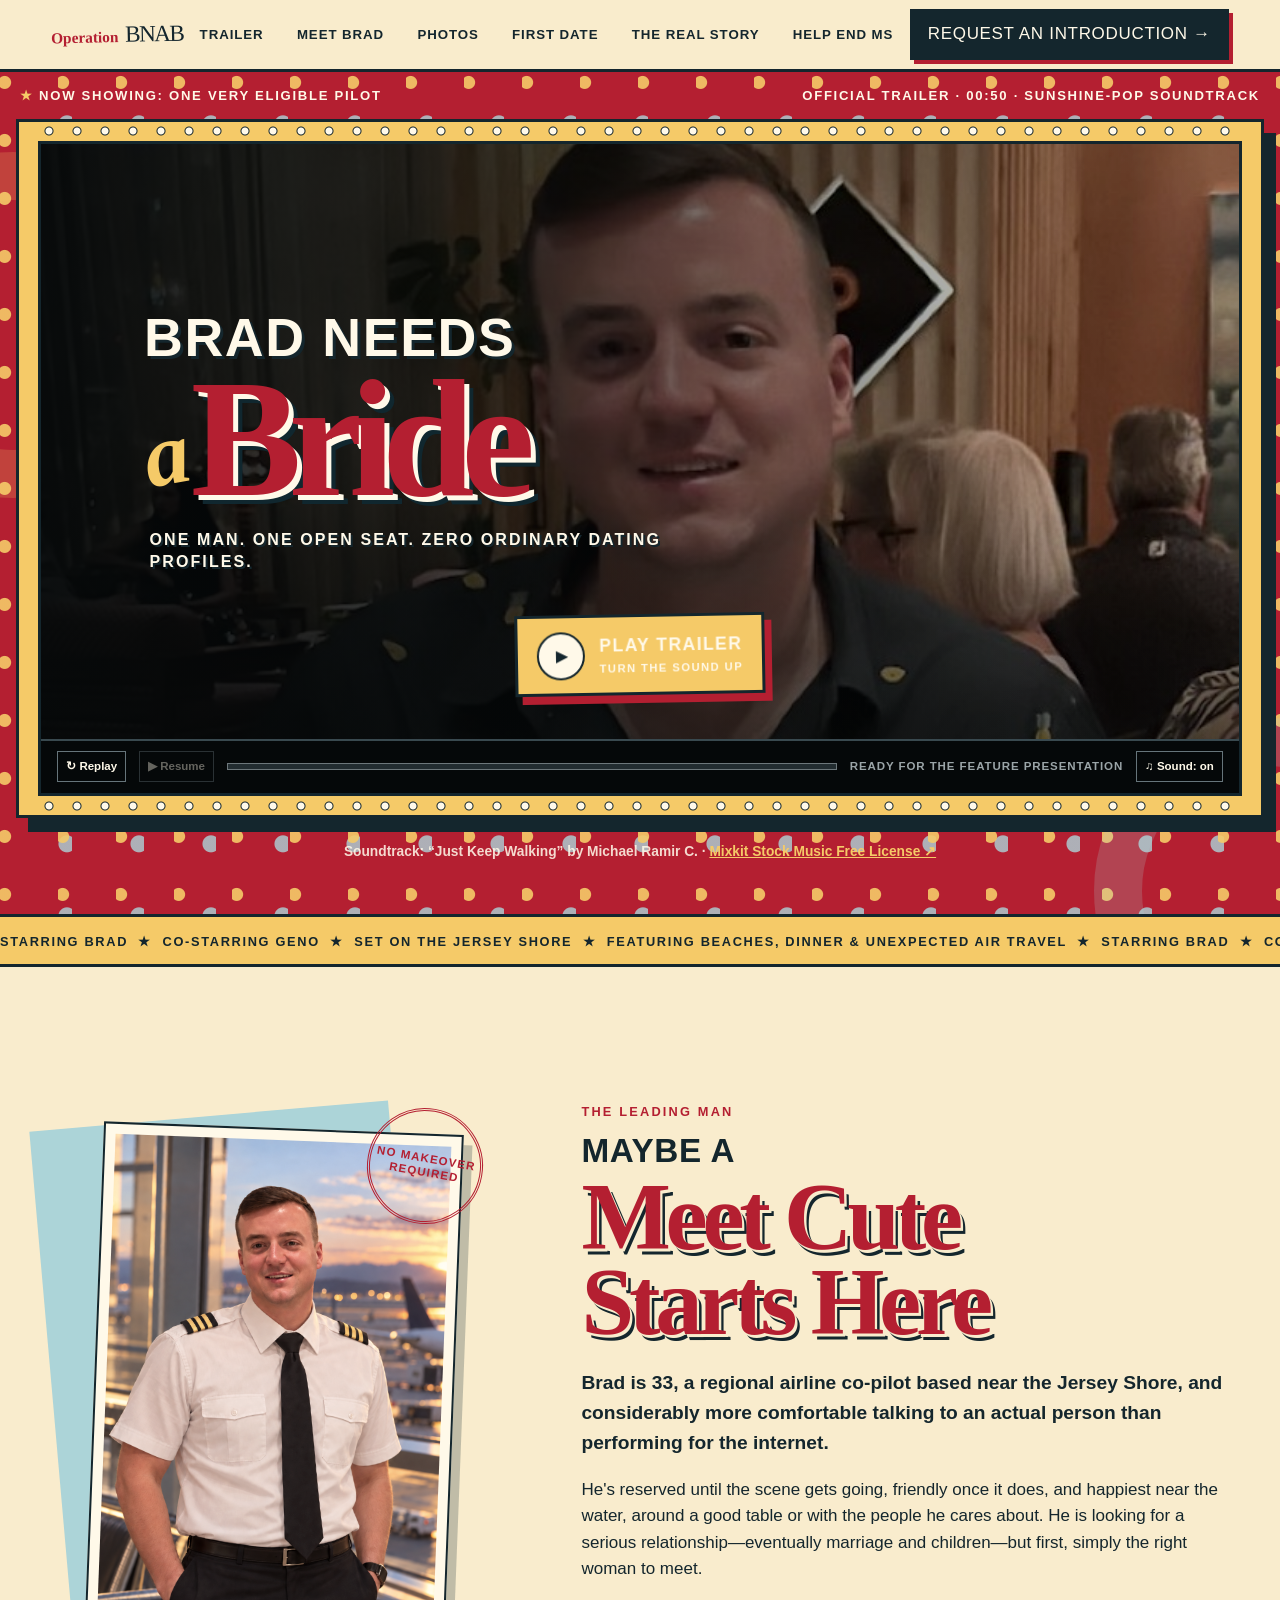
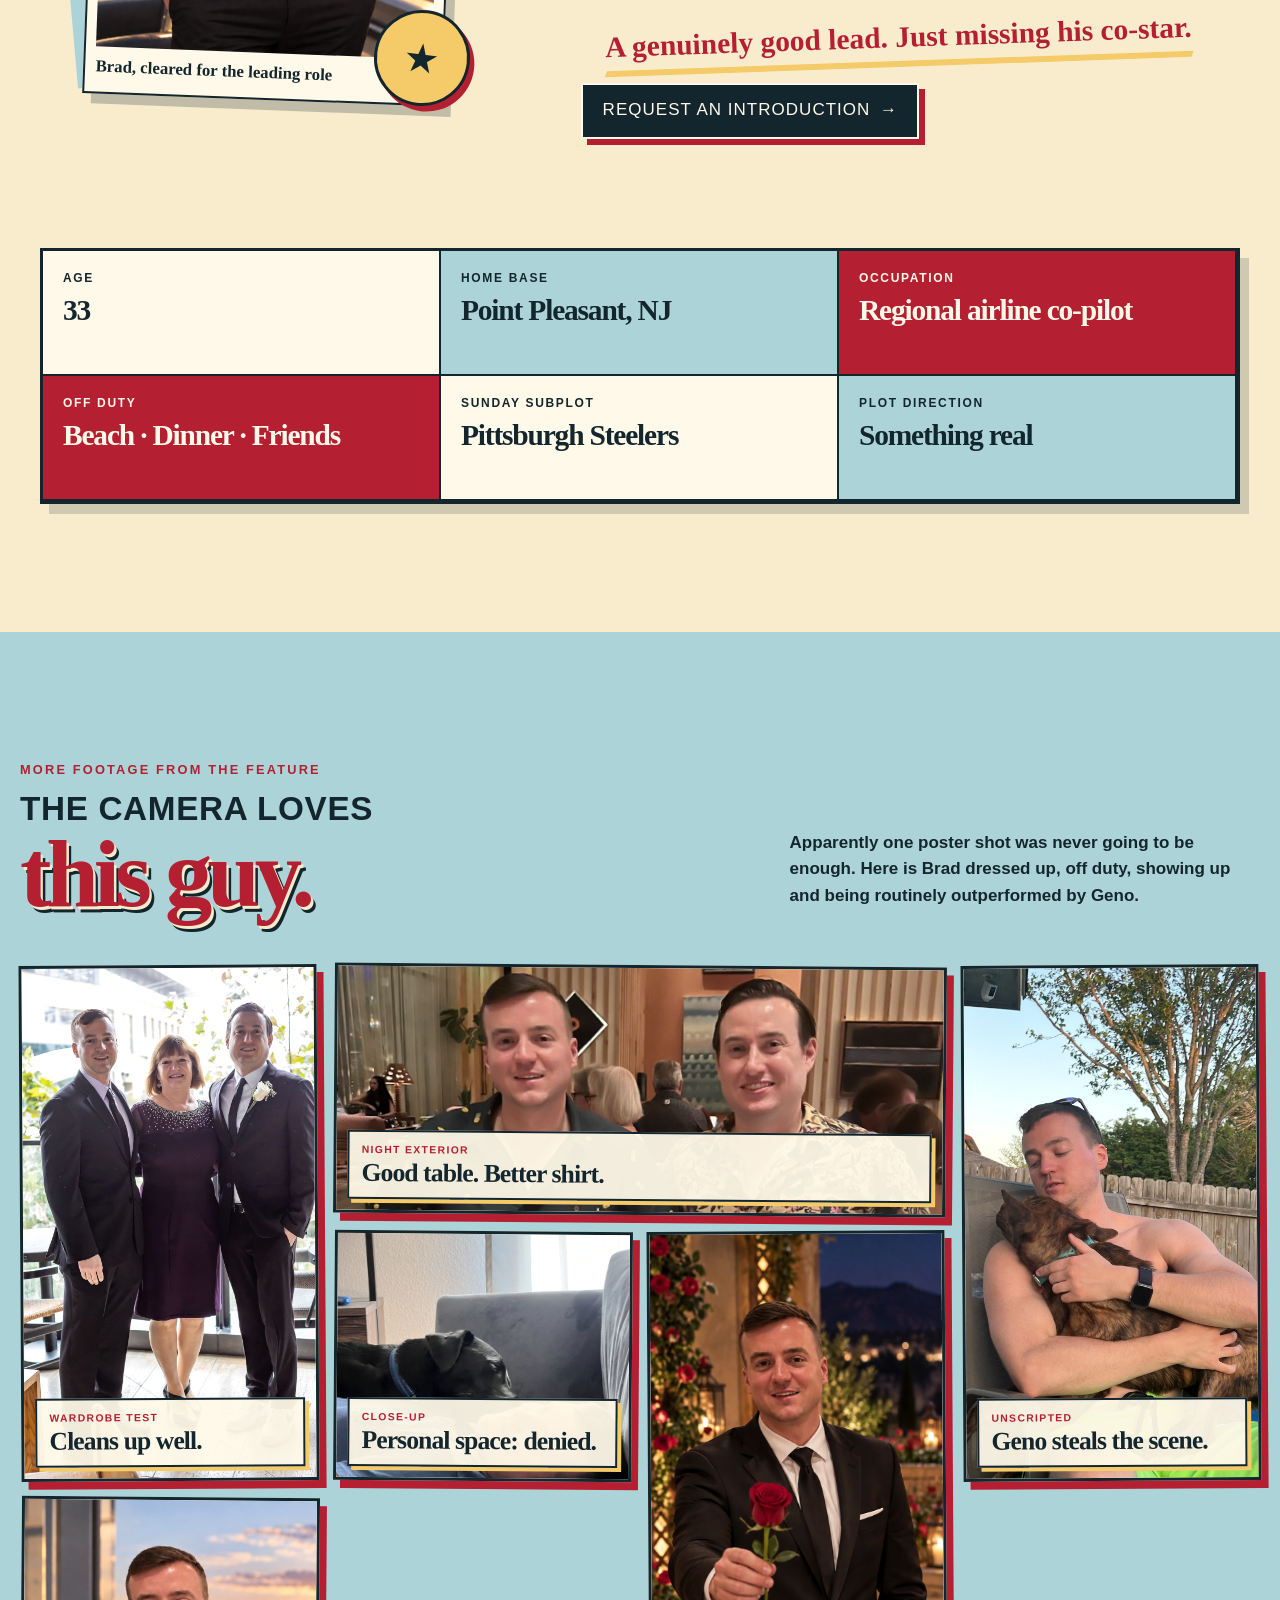
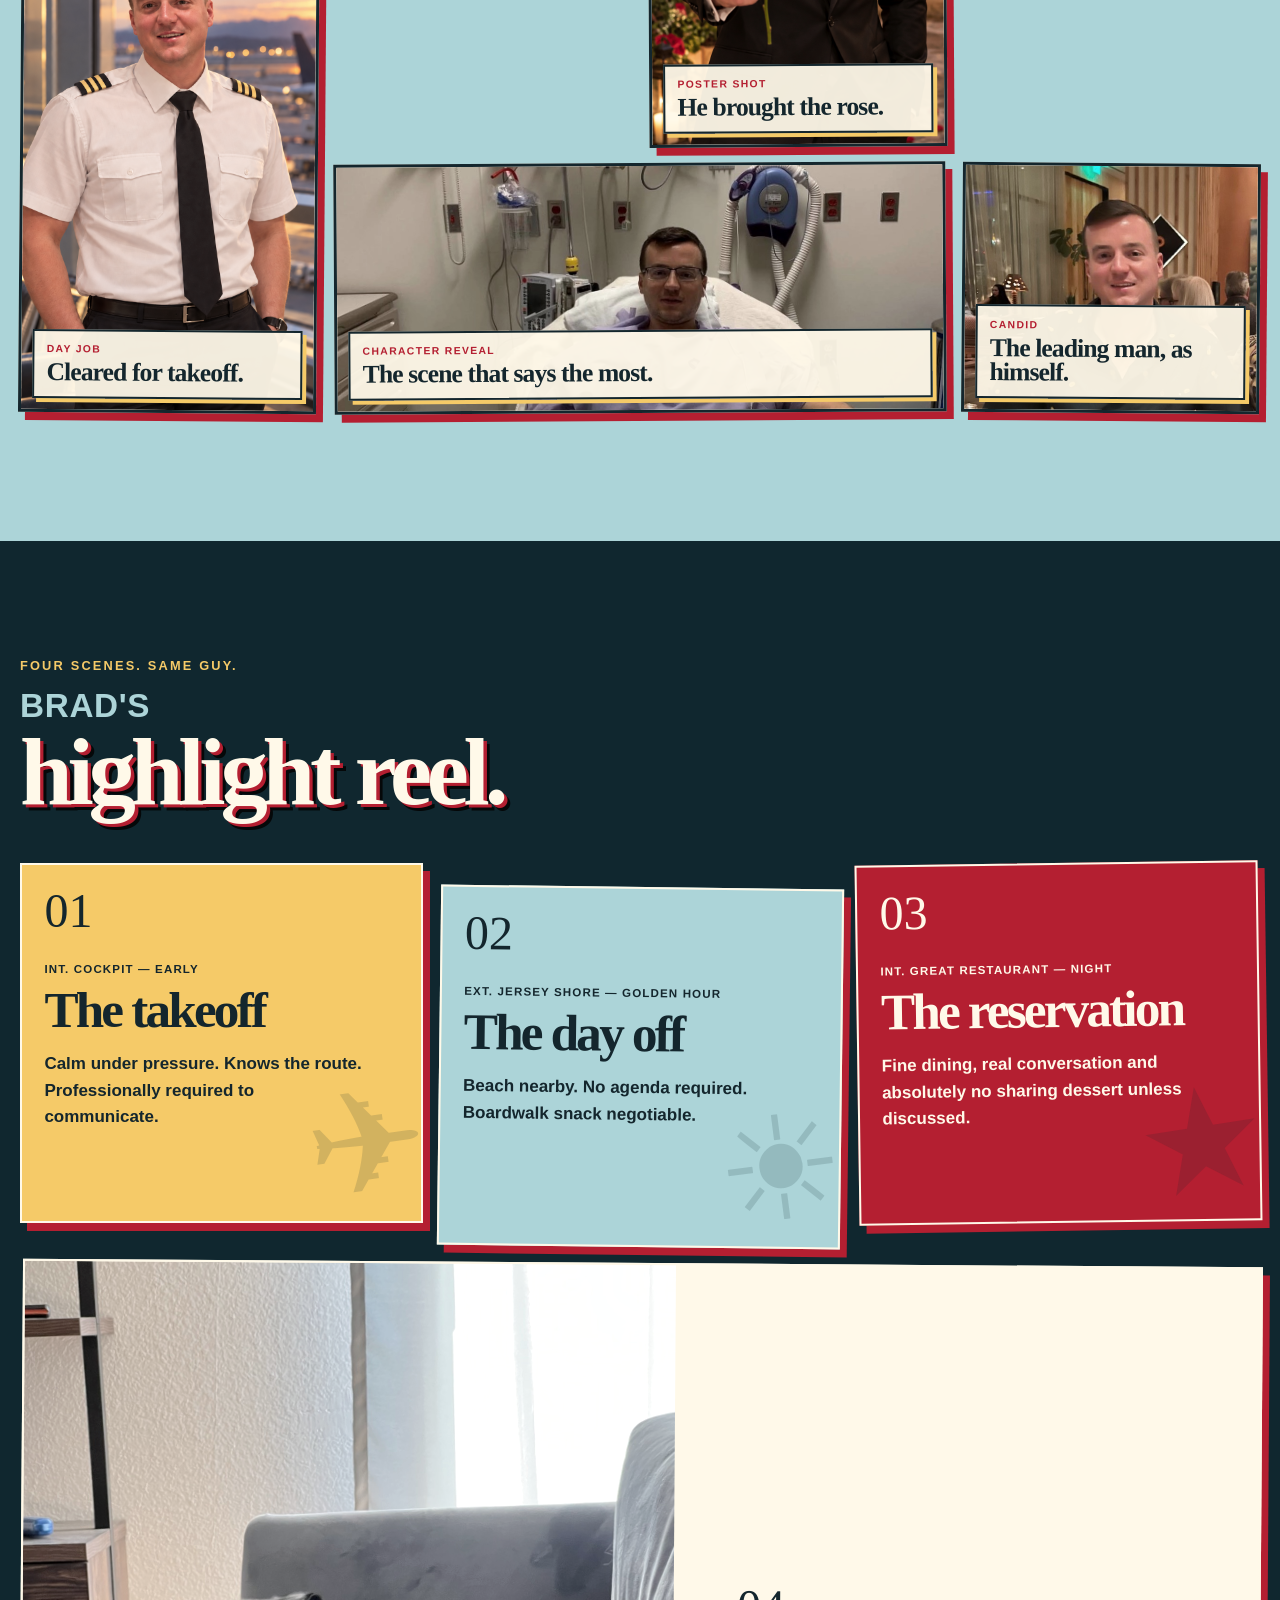
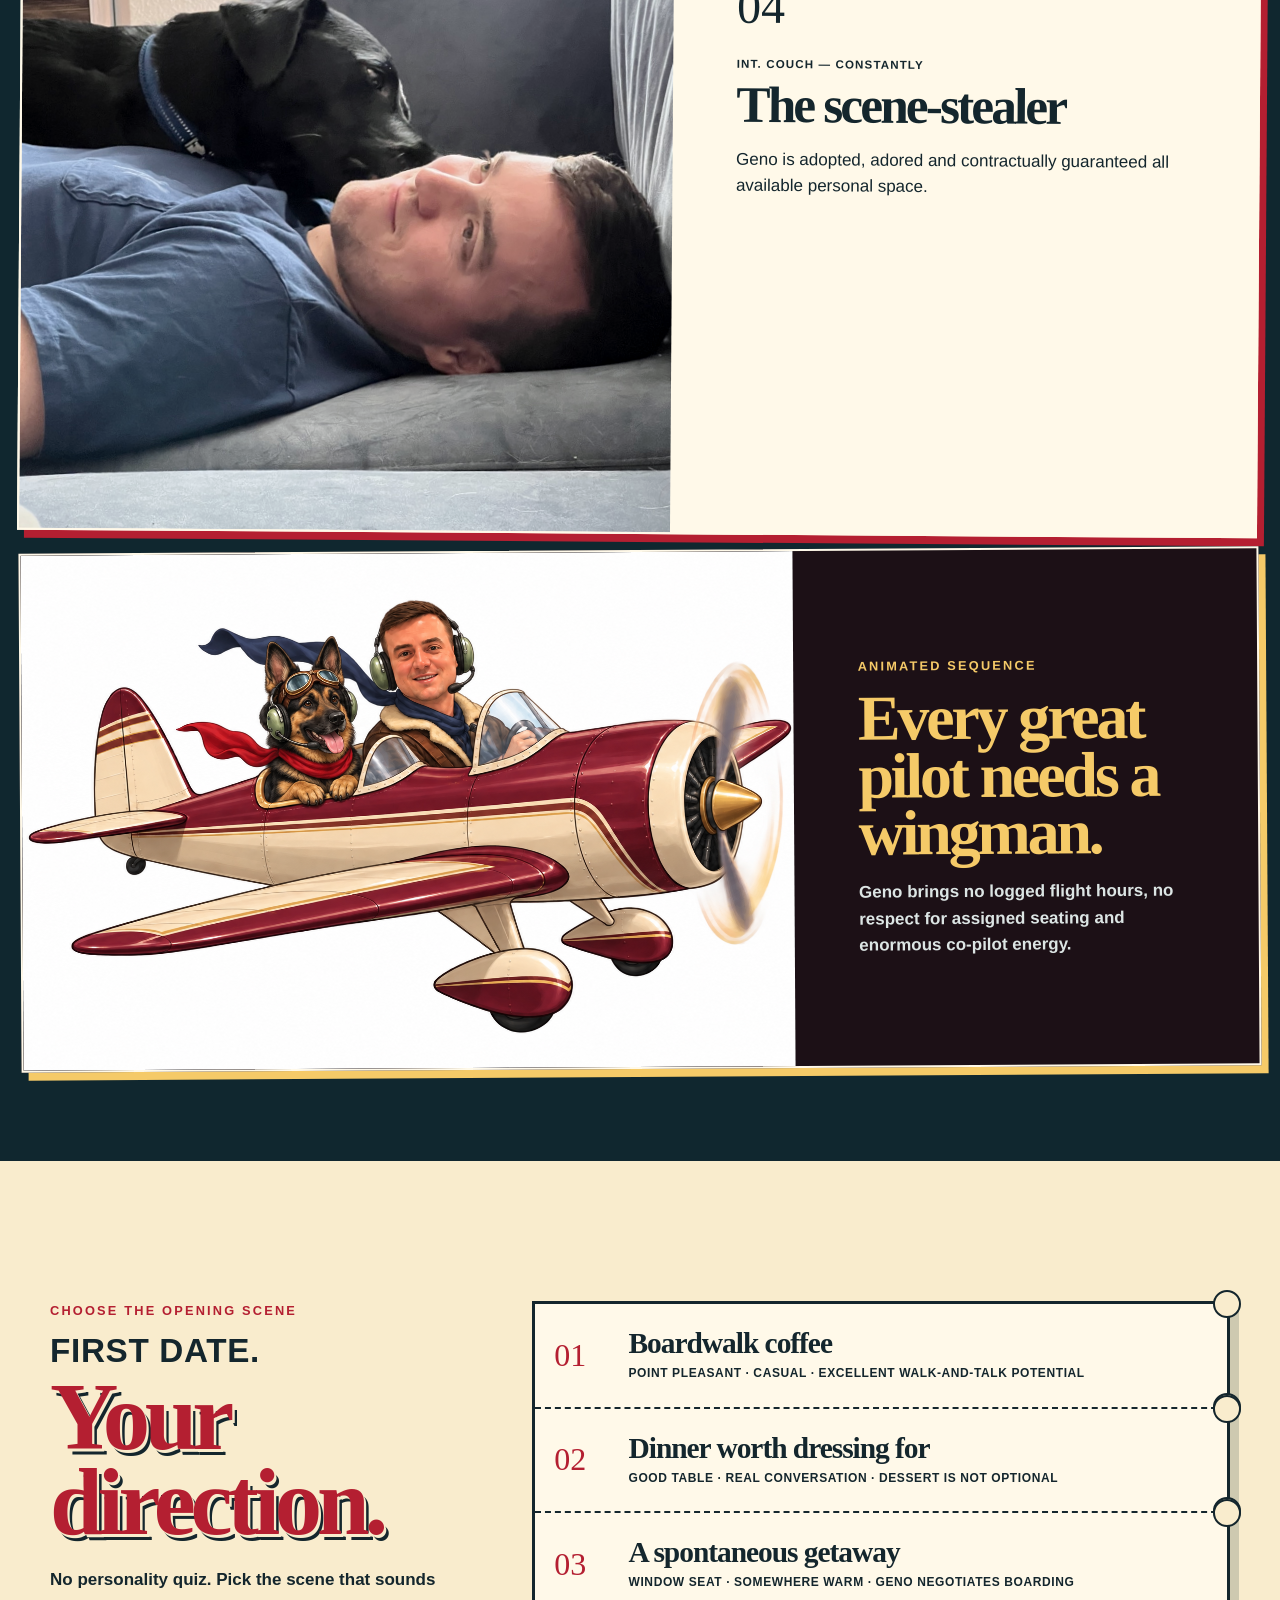
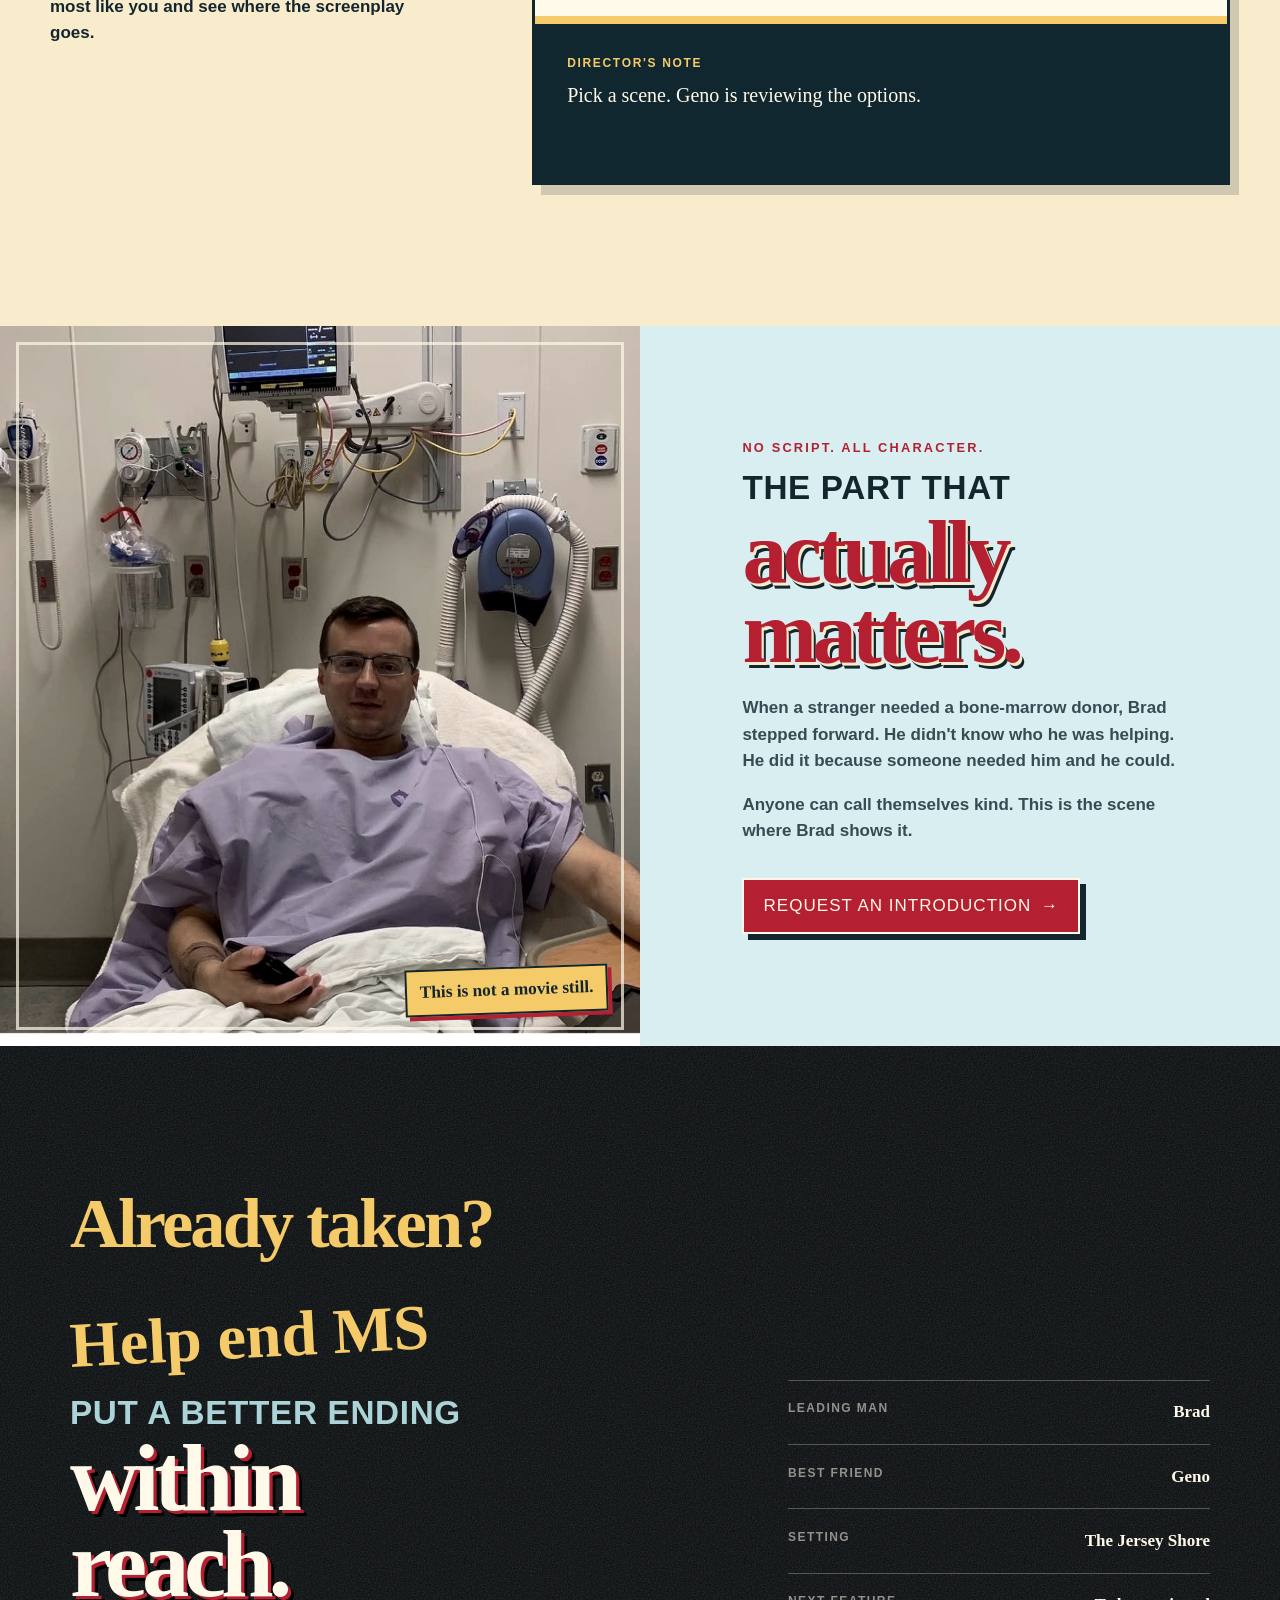
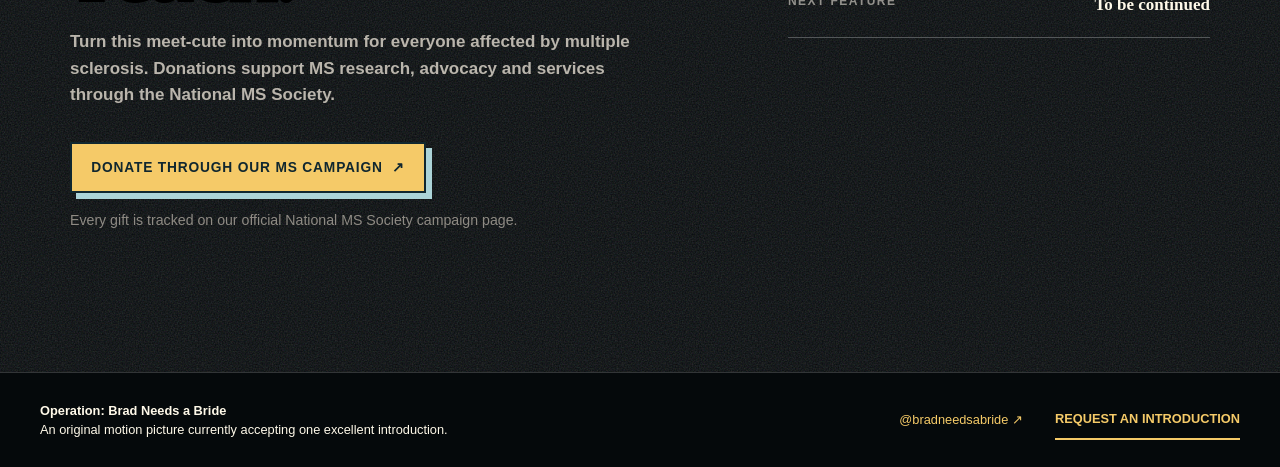
==== commit 96e72be1: "Repair complete media files, update meet-cute section, and route introductions to email" ====
--- a/romcom.html
+++ b/romcom.html
@@ -144,10 +144,11 @@
 
       <div class="rc-leading__copy">
         <p class="rc-kicker">The leading man</p>
-        <h2 class="rc-pop-heading"><span>No tragic flaw.</span><strong>No third-act<br>makeover.</strong></h2>
+        <h2 class="rc-pop-heading"><span>Maybe a</span><strong>Meet Cute<br>Starts Here</strong></h2>
         <p class="rc-intro-copy">Brad is 33, a regional airline co-pilot based near the Jersey Shore, and considerably more comfortable talking to an actual person than performing for the internet.</p>
         <p>He's reserved until the scene gets going, friendly once it does, and happiest near the water, around a good table or with the people he cares about. He is looking for a serious relationship—eventually marriage and children—but first, simply the right woman to meet.</p>
         <p class="rc-script-note">A genuinely good lead. Just missing his co-star.</p>
+        <button class="rc-button rc-button--ink" type="button" data-dialog-open="romcom-intro">Request an introduction <span aria-hidden="true">→</span></button>
       </div>
 
       <div class="rc-billing-blocks" aria-label="Brad at a glance">
@@ -302,34 +303,6 @@
       </div>
     </section>
 
-    <section class="rc-meet-cute" id="introduction">
-      <div class="rc-meet-cute__copy">
-        <p class="rc-kicker">Now casting: one role</p>
-        <h2 class="rc-pop-heading"><span>Maybe the</span><strong>meet-cute<br>starts here.</strong></h2>
-        <p>For yourself or for someone wonderful you know: send a private introduction. Keep it honest, keep it human, and give us enough for a good opening scene.</p>
-        <button class="rc-button rc-button--ink" type="button" data-dialog-open="romcom-intro">Cue the meet-cute <span aria-hidden="true">→</span></button>
-        <small>Self-nominations and thoughtful setups are both welcome. Introductions remain private.</small>
-      </div>
-      <div class="rc-meet-cute__visual">
-        <figure class="rc-meet-cute__rose">
-          <img src="assets/brad-rose.png" alt="Brad offering a red rose in an evening garden">
-          <figcaption>The rose is not subtle. Neither is this website.</figcaption>
-        </figure>
-        <div class="rc-admit-ticket" aria-hidden="true">
-          <div class="rc-admit-ticket__main">
-            <span>Admit one</span>
-            <strong>Meet<br>Brad</strong>
-            <p>One genuinely promising first date</p>
-          </div>
-          <div class="rc-admit-ticket__stub">
-            <span>BNAB</span>
-            <strong>33</strong>
-            <small>NO EXPIRATION</small>
-          </div>
-        </div>
-      </div>
-    </section>
-
     <section class="rc-credits" id="end-ms">
       <div class="rc-credits__grain" aria-hidden="true"></div>
       <div class="rc-credits__inner">
@@ -360,7 +333,11 @@
       <div><p class="rc-kicker">Private introductions only</p><h2>Cue the meet-cute</h2></div>
       <button class="dialog-close" type="button" aria-label="Close introduction form" data-dialog-close>×</button>
     </div>
-    <form class="intro-form rc-intro-form" data-demo-form data-success-title="Opening scene received" data-success-copy="In the live version, the introduction will be reviewed privately and someone will follow up if it feels like a genuine fit.">
+    <form class="intro-form rc-intro-form" action="https://formsubmit.co/bradneedsabride@gmail.com" method="POST">
+      <input type="hidden" name="_subject" value="Brad Needs a Bride — New introduction">
+      <input type="hidden" name="_template" value="table">
+      <input type="hidden" name="_next" value="https://bradneedsabride.com/thanks">
+      <input type="text" name="_honey" tabindex="-1" autocomplete="off" hidden>
       <fieldset>
         <legend>I am introducing…</legend>
         <label class="rc-radio"><input type="radio" name="introducing" value="myself" checked><span>Myself</span></label>
@@ -368,9 +345,9 @@
       </fieldset>
       <label>First name<input name="name" autocomplete="given-name" placeholder="First name only" required></label>
       <label>Where's the story set?<input name="location" autocomplete="address-level1" placeholder="City or region" required></label>
-      <label>How should we reply?<input name="contact" autocomplete="email" placeholder="Email or Instagram" required></label>
+      <label>How should we reply?<input type="email" name="email" autocomplete="email" placeholder="Your email address" required></label>
       <label>Pitch the opening scene<textarea name="note" placeholder="A little about you—or your friend—and why Brad caught your attention" required></textarea></label>
-      <p class="form-note">Approval mockup only—this form does not send or save anything yet. The launch version will keep submissions private.</p>
+      <p class="form-note">Introductions are emailed to bradneedsabride@gmail.com through FormSubmit and are not posted publicly. A quick spam check follows when you send.</p>
       <button type="submit">Send the opening scene <span aria-hidden="true">→</span></button>
     </form>
   </dialog>
--- a/romcom.css
+++ b/romcom.css
@@ -0,0 +1,707 @@
+:root {
+  --rc-red: #b41f31;
+  --rc-deep-red: #76111f;
+  --rc-navy: #10272f;
+  --rc-blue: #acd4d8;
+  --rc-sky: #d8eef0;
+  --rc-yellow: #f5ca68;
+  --rc-pink: #ed7991;
+  --rc-paper: #f9eccd;
+  --rc-cream: #fff9e9;
+  --rc-ink: #14262d;
+  --rc-muted: #575b58;
+  --rc-pop: "Cooper Black", "Rockwell Extra Bold", "Rockwell", "Arial Black", Georgia, serif;
+  --rc-tall: "Avenir Next Condensed", "Arial Narrow", "Franklin Gothic Condensed", Impact, sans-serif;
+  --rc-body: "Avenir Next", Avenir, "Gill Sans", sans-serif;
+  --rc-script: "Bradley Hand", "Segoe Print", "Comic Sans MS", cursive;
+  --rc-shadow: 9px 10px 0 rgba(16, 39, 47, .18);
+}
+
+.rc-page {
+  margin: 0;
+  overflow-x: clip;
+  color: var(--rc-ink);
+  background: var(--rc-paper);
+  font-family: var(--rc-body);
+  font-size: 17px;
+  line-height: 1.56;
+}
+
+.rc-page * { box-sizing: border-box; }
+.rc-page button,
+.rc-page input,
+.rc-page textarea { font: inherit; }
+.rc-page button { color: inherit; }
+.rc-page ::selection { color: var(--rc-cream); background: var(--rc-red); }
+.rc-page section[id] { scroll-margin-top: 92px; }
+
+.rc-header {
+  position: sticky;
+  z-index: 100;
+  top: 0;
+  display: grid;
+  grid-template-columns: auto 1fr auto;
+  min-height: 72px;
+  align-items: center;
+  padding: 0 clamp(1rem, 4vw, 4rem);
+  border-bottom: 3px solid var(--rc-ink);
+  background: rgba(249, 236, 205, .96);
+  backdrop-filter: blur(12px);
+}
+
+.rc-logo {
+  display: flex;
+  align-items: baseline;
+  gap: .42rem;
+  color: var(--rc-ink);
+  text-decoration: none;
+  transform: rotate(-1.2deg);
+}
+
+.rc-logo__small { color: var(--rc-red); font-family: var(--rc-script); font-size: .96rem; font-weight: 800; }
+.rc-logo__big { font-family: var(--rc-pop); font-size: 1.45rem; letter-spacing: -.07em; }
+
+.rc-nav {
+  display: flex;
+  justify-content: center;
+  gap: clamp(.7rem, 2.6vw, 2.1rem);
+  font-family: var(--rc-tall);
+  font-size: .83rem;
+  font-weight: 900;
+  letter-spacing: .07em;
+  text-transform: uppercase;
+}
+
+.rc-nav a { padding: .45rem 0 .2rem; border-bottom: 3px solid transparent; text-decoration: none; }
+.rc-nav a:hover { border-bottom-color: var(--rc-red); }
+
+.rc-header__ticket {
+  min-height: 42px;
+  padding: .65rem 1rem;
+  border: 2px solid var(--rc-ink);
+  border-radius: 0;
+  color: var(--rc-cream) !important;
+  background: var(--rc-ink);
+  font-family: var(--rc-tall) !important;
+  font-size: .8rem;
+  font-weight: 900;
+  letter-spacing: .04em;
+  text-transform: uppercase;
+  cursor: pointer;
+  box-shadow: 4px 4px 0 var(--rc-red);
+  transition: transform .15s ease, box-shadow .15s ease;
+}
+
+.rc-header__ticket:hover { transform: translate(-2px, -2px); box-shadow: 7px 7px 0 var(--rc-red); }
+
+.rc-premiere {
+  position: relative;
+  min-height: calc(100vh - 72px);
+  padding: 0 max(1rem, calc((100vw - 1320px) / 2)) clamp(2rem, 4vw, 3.5rem);
+  overflow: hidden;
+  background:
+    radial-gradient(circle at 8% 18%, rgba(245,202,104,.9) 0 6px, transparent 7px),
+    radial-gradient(circle at 93% 72%, rgba(172,212,216,.8) 0 8px, transparent 9px),
+    var(--rc-red);
+  background-size: 58px 58px, 72px 72px, auto;
+}
+
+.rc-premiere::before,
+.rc-premiere::after {
+  content: "";
+  position: absolute;
+  width: 250px;
+  height: 250px;
+  border: 48px solid var(--rc-yellow);
+  border-radius: 50%;
+  opacity: .2;
+  pointer-events: none;
+}
+
+.rc-premiere::before { top: 80px; left: -160px; }
+.rc-premiere::after { right: -160px; bottom: -150px; border-color: var(--rc-blue); }
+
+.rc-premiere__bill {
+  position: relative;
+  z-index: 3;
+  display: flex;
+  justify-content: space-between;
+  gap: 1rem;
+  padding: .9rem .25rem .75rem;
+  color: var(--rc-cream);
+  font-family: var(--rc-tall);
+  font-size: .82rem;
+  font-weight: 900;
+  letter-spacing: .13em;
+  text-transform: uppercase;
+}
+
+.rc-premiere__bill p { margin: 0; }
+.rc-premiere__bill span { color: var(--rc-yellow); }
+
+.rc-cinema {
+  position: relative;
+  z-index: 3;
+  padding: clamp(.7rem, 1.5vw, 1.25rem);
+  border: 3px solid var(--rc-ink);
+  background: var(--rc-yellow);
+  box-shadow: 12px 14px 0 var(--rc-ink);
+}
+
+.rc-cinema__bulbs {
+  position: absolute;
+  z-index: 10;
+  left: 1rem;
+  right: 1rem;
+  height: 10px;
+  background: radial-gradient(circle, var(--rc-cream) 0 3px, var(--rc-ink) 4px, transparent 5px) left center / 28px 10px repeat-x;
+  pointer-events: none;
+}
+
+.rc-cinema__bulbs--top { top: 4px; }
+.rc-cinema__bulbs--bottom { bottom: 4px; }
+
+.rc-trailer-stage {
+  position: relative;
+  aspect-ratio: 16 / 8.7;
+  min-height: 520px;
+  overflow: hidden;
+  border: 3px solid var(--rc-ink);
+  color: var(--rc-cream);
+  background: #050809;
+}
+
+.rc-movie-frame {
+  position: absolute;
+  z-index: 1;
+  inset: 0 0 54px;
+  display: grid;
+  place-items: center;
+  overflow: hidden;
+  opacity: 0;
+  transform: scale(1.04);
+  transition: opacity .62s ease, transform .78s cubic-bezier(.2,.8,.2,1), clip-path .85s cubic-bezier(.2,.8,.2,1);
+  pointer-events: none;
+}
+
+.rc-movie-frame.is-active { z-index: 4; opacity: 1; transform: scale(1); pointer-events: auto; }
+.rc-movie-frame.is-leaving { z-index: 3; opacity: 0; transform: scale(.97) rotate(-.4deg); }
+.rc-movie-frame img { position: absolute; inset: 0; width: 100%; height: 100%; object-fit: cover; }
+.rc-frame-shade { position: absolute; z-index: 1; inset: 0; background: linear-gradient(90deg, rgba(5,8,9,.82), rgba(5,8,9,.04) 70%), linear-gradient(0deg, rgba(5,8,9,.45), transparent 45%); }
+
+.rc-movie-title {
+  position: relative;
+  z-index: 2;
+  justify-self: start;
+  margin-left: clamp(2rem, 8vw, 8rem);
+  color: var(--rc-red);
+  font-family: var(--rc-pop);
+  font-weight: 900;
+  line-height: 1;
+  transform: rotate(-1.6deg);
+}
+
+.rc-movie-title > span:not(.rc-movie-title__bride) { display: block; margin-bottom: .15em; color: var(--rc-cream); font-family: var(--rc-tall); font-size: clamp(2rem, 4.2vw, 4.4rem); letter-spacing: .03em; line-height: 1; text-transform: uppercase; text-shadow: 3px 3px 0 var(--rc-ink); }
+.rc-movie-title__bride { display: flex; align-items: flex-end; gap: .12em; margin-top: .5rem; }
+.rc-movie-title__bride em { flex: 0 0 auto; margin-bottom: .08em; color: var(--rc-yellow); font-family: var(--rc-script); font-size: clamp(3.5rem, 7vw, 7rem); font-weight: 900; line-height: 1; transform: rotate(-10deg); }
+.rc-movie-title__bride strong { display: block; font-size: clamp(6rem, 13vw, 13rem); letter-spacing: -.08em; line-height: .8; text-shadow: .03em .03em 0 var(--rc-cream), .055em .055em 0 var(--rc-navy); }
+.rc-movie-title small { display: block; max-width: 590px; margin: 1.45rem 0 0 .35rem; color: var(--rc-cream); font-family: var(--rc-tall); font-size: clamp(.76rem, 1.3vw, 1rem); letter-spacing: .13em; line-height: 1.35; text-transform: uppercase; text-shadow: 2px 2px 0 var(--rc-ink); }
+.rc-movie-frame--poster img { object-position: 70% 34%; filter: saturate(.76) contrast(1.08) brightness(.78); }
+.rc-movie-frame--poster .rc-frame-shade { background: linear-gradient(90deg, rgba(5,8,9,.94) 0%, rgba(5,8,9,.55) 46%, rgba(5,8,9,.05) 82%), linear-gradient(0deg, rgba(5,8,9,.5), transparent 40%); }
+
+.rc-trailer-super {
+  position: relative;
+  z-index: 3;
+  max-width: 660px;
+  margin: 0;
+  font-family: var(--rc-pop);
+  font-weight: 900;
+  line-height: 1;
+}
+
+.rc-trailer-super span { display: block; margin-bottom: .55rem; color: var(--rc-yellow); font-family: var(--rc-script); font-size: clamp(2rem, 4vw, 4rem); line-height: 1; transform: rotate(-4deg); }
+.rc-trailer-super strong { display: block; font-size: clamp(4.2rem, 8.8vw, 8.5rem); letter-spacing: -.065em; line-height: .88; text-shadow: 5px 6px 0 var(--rc-red); }
+.rc-trailer-super em { display: block; margin-top: 1.35rem; color: var(--rc-cream); font-family: var(--rc-tall); font-size: clamp(.9rem, 1.8vw, 1.3rem); letter-spacing: .14em; line-height: 1.2; text-transform: uppercase; }
+.rc-trailer-super--left { justify-self: start; margin-left: clamp(2rem, 9vw, 9rem); }
+.rc-trailer-super--right { justify-self: end; margin-right: clamp(2rem, 8vw, 8rem); text-align: right; }
+.rc-movie-frame--wipe { clip-path: inset(0 100% 0 0); }
+.rc-movie-frame--wipe.is-active { clip-path: inset(0); }
+.rc-movie-frame--wipe img { object-position: 57% 36%; filter: saturate(.72) brightness(.72); }
+.rc-movie-frame--wipe .rc-frame-shade { background: linear-gradient(90deg, rgba(5,8,9,.85), rgba(5,8,9,.04) 70%); }
+
+.rc-movie-frame--sky { color: var(--rc-ink); background: var(--rc-blue); }
+.rc-movie-frame--sky::before,
+.rc-movie-frame--sky::after { content: ""; position: absolute; width: 340px; height: 135px; border-radius: 50%; background: rgba(255,255,255,.62); filter: blur(1px); }
+.rc-movie-frame--sky::before { top: 13%; left: -6%; box-shadow: 130px 22px 0 rgba(255,255,255,.62), 690px 230px 0 rgba(255,255,255,.5); }
+.rc-movie-frame--sky::after { right: -8%; bottom: 15%; box-shadow: -140px 20px 0 rgba(255,255,255,.55); }
+.rc-cloud-title { position: relative; z-index: 2; text-align: center; transform: translateY(25px) rotate(.5deg); }
+.rc-cloud-title span { display: block; color: var(--rc-red); font-family: var(--rc-script); font-size: clamp(2rem, 4vw, 4rem); font-weight: 900; }
+.rc-cloud-title strong { display: block; font-family: var(--rc-pop); font-size: clamp(3.1rem, 7vw, 7rem); letter-spacing: -.065em; line-height: .84; }
+.rc-cloud-title em { display: inline-block; margin-top: 1.1rem; padding: .4rem .8rem; border: 2px solid var(--rc-ink); background: var(--rc-yellow); font-family: var(--rc-tall); font-size: clamp(.8rem, 1.5vw, 1.1rem); font-weight: 900; letter-spacing: .16em; text-transform: uppercase; box-shadow: 5px 5px 0 var(--rc-red); }
+.rc-flight-line { position: absolute; z-index: 3; right: 2rem; bottom: 2rem; color: var(--rc-red); font-family: var(--rc-tall); font-size: clamp(.75rem, 1.6vw, 1.25rem); letter-spacing: .1em; transform: rotate(-5deg); }
+.rc-movie-frame--sky.is-active .rc-cloud-title { animation: rc-title-bounce .75s cubic-bezier(.17,.84,.44,1.3) both; }
+
+.rc-movie-frame--uniform img { object-position: 66% 28%; filter: saturate(.82) brightness(.72) contrast(1.06); }
+.rc-movie-frame--uniform .rc-trailer-super strong { font-size: clamp(2.2rem, 5.2vw, 5.8rem); line-height: 1.02; }
+.rc-movie-frame--uniform .rc-frame-shade { background: linear-gradient(90deg, rgba(5,8,9,.9) 0%, rgba(5,8,9,.42) 58%, rgba(5,8,9,.04) 86%); }
+.rc-movie-frame--cartoon { color: var(--rc-ink); background: #201218; }
+.rc-movie-frame--cartoon img { object-fit: contain; filter: saturate(.84) brightness(.8); transform: scale(1.01); }
+.rc-movie-frame--cartoon::after { content: ""; position: absolute; inset: 0; background: linear-gradient(90deg, rgba(5,8,9,.04) 45%, rgba(5,8,9,.84) 88%); }
+.rc-cartoon-title { position: absolute; z-index: 3; right: 4.5%; bottom: 12%; max-width: 42%; margin: 0; color: var(--rc-cream); text-align: right; }
+.rc-cartoon-title span { display: block; color: var(--rc-yellow); font-family: var(--rc-tall); font-size: clamp(1rem, 2vw, 1.8rem); font-weight: 900; letter-spacing: .08em; line-height: 1; text-transform: uppercase; }
+.rc-cartoon-title strong { display: block; margin-top: .35rem; font-family: var(--rc-pop); font-size: clamp(3.4rem, 7vw, 6.8rem); letter-spacing: -.06em; line-height: .88; text-shadow: 5px 6px 0 var(--rc-red); }
+.rc-cartoon-title em { display: block; margin-top: .9rem; color: var(--rc-yellow); font-family: var(--rc-script); font-size: clamp(1.2rem, 2.4vw, 2rem); font-weight: 900; line-height: 1.1; }
+
+.rc-movie-frame--polaroid img { object-position: 58% 48%; filter: saturate(.66) brightness(.72) contrast(1.05); transform: scale(1.12) rotate(1deg); transition: transform 2.8s ease; }
+.rc-movie-frame--polaroid.is-active img { transform: scale(1.01) rotate(0); }
+.rc-movie-frame--polaroid .rc-frame-shade { background: linear-gradient(270deg, rgba(5,8,9,.87), transparent 75%); }
+.rc-movie-frame--polaroid::after { content: "GENO / SCENE 04"; position: absolute; z-index: 3; left: 2rem; bottom: 2rem; padding: .42rem .65rem; color: var(--rc-ink); background: var(--rc-yellow); font-family: var(--rc-script); font-size: 1rem; font-weight: 900; transform: rotate(-4deg); }
+
+.rc-movie-frame--split { clip-path: inset(100% 0 0 0); }
+.rc-movie-frame--split.is-active { clip-path: inset(0); }
+.rc-movie-frame--split img { object-position: 53% 37%; filter: saturate(.7) brightness(.65) contrast(1.05); }
+.rc-movie-frame--split .rc-frame-shade { background: linear-gradient(90deg, rgba(5,8,9,.88), rgba(5,8,9,.02) 75%); }
+.rc-movie-frame--heart img { object-position: center 42%; filter: saturate(.5) brightness(.63) contrast(1.08); }
+.rc-movie-frame--heart .rc-frame-shade { background: linear-gradient(270deg, rgba(5,8,9,.91), rgba(5,8,9,.12) 77%); }
+.rc-movie-frame--heart::before { content: "♥"; position: absolute; z-index: 2; top: 1rem; left: 4%; color: var(--rc-red); font-size: clamp(6rem, 14vw, 13rem); opacity: .72; transform: rotate(-8deg); }
+
+.rc-movie-frame--rose img { object-position: 58% 34%; filter: saturate(.82) brightness(.66) contrast(1.04); transform: scale(1.05); transition: transform 4.7s ease; }
+.rc-movie-frame--rose.is-active img { transform: scale(1); }
+.rc-movie-frame--rose .rc-frame-shade { background: linear-gradient(90deg, rgba(5,8,9,.9) 0%, rgba(5,8,9,.22) 72%), linear-gradient(0deg, rgba(5,8,9,.35), transparent 55%); }
+
+.rc-movie-frame--red { color: var(--rc-cream); background: var(--rc-red); }
+.rc-movie-frame--red::before { content: "CO-STAR"; position: absolute; top: 8%; left: -2%; color: rgba(255,249,233,.08); font-family: var(--rc-pop); font-size: clamp(7rem, 20vw, 20rem); letter-spacing: -.08em; transform: rotate(-5deg); }
+.rc-big-card { position: relative; z-index: 2; margin: 0; text-align: center; }
+.rc-big-card span { display: block; color: var(--rc-yellow); font-family: var(--rc-tall); font-size: clamp(1.2rem, 2.5vw, 2.1rem); font-weight: 900; letter-spacing: .16em; text-transform: uppercase; }
+.rc-big-card strong { display: block; font-family: var(--rc-pop); font-size: clamp(5rem, 12vw, 12rem); letter-spacing: -.075em; line-height: .88; text-shadow: 6px 7px 0 var(--rc-navy); }
+.rc-big-card em { display: inline-block; margin-top: 1.4rem; padding: .35rem .75rem; color: var(--rc-ink); background: var(--rc-yellow); font-family: var(--rc-script); font-size: clamp(1.3rem, 2.6vw, 2.4rem); font-weight: 900; transform: rotate(-2deg); }
+
+.rc-movie-frame--destination { color: var(--rc-ink); background: var(--rc-yellow); }
+.rc-movie-frame--destination::before { content: ""; position: absolute; width: 58vw; height: 58vw; max-width: 700px; max-height: 700px; border: 80px solid var(--rc-blue); border-radius: 50%; opacity: .8; transform: translate(44%, -32%); }
+.rc-destination-card { position: relative; z-index: 2; justify-self: start; margin: 0 0 0 clamp(2rem, 10vw, 10rem); font-weight: 900; line-height: 1; }
+.rc-destination-card span { display: block; color: var(--rc-red); font-family: var(--rc-tall); font-size: clamp(1.4rem, 3vw, 3rem); letter-spacing: .08em; text-transform: uppercase; }
+.rc-destination-card strong { display: block; font-family: var(--rc-pop); font-size: clamp(5.5rem, 13vw, 13rem); letter-spacing: -.075em; line-height: .88; text-shadow: 5px 6px 0 var(--rc-cream); }
+.rc-destination-card em { display: block; margin-top: 1.3rem; color: var(--rc-red); font-family: var(--rc-script); font-size: clamp(1.7rem, 3.6vw, 3.5rem); line-height: 1; transform: rotate(-2deg); }
+
+.rc-movie-frame--final { color: var(--rc-ink); background: var(--rc-paper); }
+.rc-movie-frame--final::before { content: ""; position: absolute; inset: 0; opacity: .22; background-image: radial-gradient(var(--rc-red) 1px, transparent 1px); background-size: 18px 18px; }
+.rc-movie-title--final { justify-self: center; margin: 0; text-align: left; }
+.rc-movie-title--final > span:not(.rc-movie-title__bride) { color: var(--rc-ink); text-shadow: none; }
+.rc-movie-title--final small { color: var(--rc-ink); text-shadow: none; }
+.rc-final-cta { position: absolute; z-index: 5; right: 3rem; bottom: 2rem; padding: .65rem 1rem; border: 2px solid var(--rc-ink); color: var(--rc-cream); background: var(--rc-ink); font-family: var(--rc-tall); font-size: .8rem; font-weight: 900; letter-spacing: .08em; text-transform: uppercase; cursor: pointer; box-shadow: 5px 5px 0 var(--rc-red); }
+
+.rc-movie-frame.is-active .rc-trailer-super strong,
+.rc-movie-frame.is-active .rc-cartoon-title strong,
+.rc-movie-frame.is-active .rc-big-card strong,
+.rc-movie-frame.is-active .rc-destination-card strong,
+.rc-movie-frame.is-active .rc-movie-title { animation: rc-title-bounce .72s cubic-bezier(.17,.84,.44,1.3) both; }
+
+@keyframes rc-title-bounce {
+  0% { opacity: 0; transform: translateY(45px) scale(.92) rotate(-2deg); }
+  65% { opacity: 1; transform: translateY(-5px) scale(1.02) rotate(.5deg); }
+  100% { opacity: 1; transform: translateY(0) scale(1) rotate(0); }
+}
+
+.rc-trailer-start {
+  position: absolute;
+  z-index: 20;
+  left: 50%;
+  bottom: 15%;
+  display: flex;
+  align-items: center;
+  gap: .9rem;
+  padding: .85rem 1.2rem;
+  border: 3px solid var(--rc-ink);
+  color: var(--rc-ink);
+  background: var(--rc-yellow);
+  cursor: pointer;
+  transform: translateX(-50%) rotate(-1deg);
+  box-shadow: 7px 8px 0 var(--rc-red);
+  transition: transform .15s ease, opacity .3s ease;
+}
+
+.rc-trailer-start:hover { transform: translate(-50%, -3px) rotate(1deg); }
+.rc-trailer-start.is-hidden { opacity: 0; pointer-events: none; }
+.rc-trailer-start__icon { display: grid; width: 48px; height: 48px; place-items: center; border: 2px solid var(--rc-ink); border-radius: 50%; color: var(--rc-ink); background: var(--rc-cream); font-size: 1rem; line-height: 1; text-indent: 2px; }
+.rc-trailer-start strong,
+.rc-trailer-start small { display: block; font-family: var(--rc-tall); text-align: left; text-transform: uppercase; }
+.rc-trailer-start strong { font-size: 1.1rem; letter-spacing: .08em; }
+.rc-trailer-start small { font-size: .7rem; font-weight: 900; letter-spacing: .13em; }
+
+.rc-trailer-controls {
+  position: absolute;
+  z-index: 30;
+  right: 0;
+  bottom: 0;
+  left: 0;
+  display: grid;
+  grid-template-columns: auto auto minmax(120px, 1fr) auto auto;
+  gap: .8rem;
+  min-height: 54px;
+  align-items: center;
+  padding: .65rem 1rem;
+  border-top: 2px solid #39494f;
+  background: #050809;
+  font-family: var(--rc-tall);
+  font-size: .72rem;
+  font-weight: 900;
+  letter-spacing: .08em;
+  text-transform: uppercase;
+}
+
+.rc-trailer-controls button { padding: .35rem .5rem; border: 1px solid #66747a; color: var(--rc-cream); background: transparent; cursor: pointer; }
+.rc-trailer-controls button:hover { color: var(--rc-yellow); border-color: var(--rc-yellow); }
+.rc-trailer-controls button:disabled { cursor: not-allowed; opacity: .38; }
+.rc-trailer-controls p { min-width: 185px; margin: 0; color: #9ba5a8; text-align: center; }
+.rc-trailer-progress { height: 7px; overflow: hidden; border: 1px solid #6d777b; background: #222c30; }
+.rc-trailer-progress span { display: block; width: 0; height: 100%; background: linear-gradient(90deg, var(--rc-yellow), var(--rc-pink)); }
+
+.rc-premiere__note { margin: 1.5rem 0 0; color: rgba(255,249,233,.86); font-family: var(--rc-body); font-size: .86rem; font-weight: 700; line-height: 1.5; text-align: center; }
+.rc-premiere__note a { color: var(--rc-yellow); }
+
+.rc-crawl { overflow: hidden; padding: .74rem 0 .58rem; border-block: 3px solid var(--rc-ink); background: var(--rc-yellow); white-space: nowrap; }
+.rc-crawl__track { display: inline-block; min-width: 200%; font-family: var(--rc-tall); font-size: .8rem; font-weight: 900; letter-spacing: .13em; animation: rc-crawl 24s linear infinite; }
+@keyframes rc-crawl { to { transform: translateX(-50%); } }
+
+.rc-kicker { margin: 0 0 .8rem; color: var(--rc-red); font-family: var(--rc-tall); font-size: .8rem; font-weight: 900; letter-spacing: .17em; text-transform: uppercase; }
+
+.rc-pop-heading {
+  margin: 0 0 1.4rem;
+  font-family: var(--rc-pop);
+  font-weight: 900;
+  letter-spacing: -.065em;
+  line-height: 1;
+}
+
+.rc-pop-heading span { display: block; margin-bottom: .35rem; color: var(--rc-ink); font-family: var(--rc-tall); font-size: clamp(1.4rem, 2.6vw, 2.6rem); letter-spacing: .02em; line-height: 1.05; text-transform: uppercase; }
+.rc-pop-heading strong { display: block; color: var(--rc-red); font-size: clamp(3.7rem, 7.4vw, 7.4rem); letter-spacing: -.055em; line-height: .9; text-shadow: .025em .035em 0 var(--rc-paper), .05em .065em 0 var(--rc-ink); }
+
+.rc-leading {
+  display: grid;
+  grid-template-columns: minmax(360px, .8fr) minmax(440px, 1.2fr);
+  gap: clamp(3rem, 8vw, 8rem);
+  align-items: center;
+  width: min(1200px, calc(100% - 2rem));
+  margin: 0 auto;
+  padding: clamp(5rem, 10vw, 9rem) 0;
+}
+
+.rc-leading__poster { position: relative; min-height: 650px; }
+.rc-leading__poster::before { content: ""; position: absolute; width: 82%; height: 86%; top: 3%; left: 3%; background: var(--rc-blue); transform: rotate(-5deg); }
+.rc-leading__poster::after { content: "★"; position: absolute; z-index: 3; right: 2%; bottom: 6%; display: grid; width: 90px; height: 90px; place-items: center; border: 3px solid var(--rc-ink); border-radius: 50%; color: var(--rc-ink); background: var(--rc-yellow); font-size: 2.5rem; transform: rotate(7deg); box-shadow: 5px 5px 0 var(--rc-red); }
+.rc-leading__poster figure { position: absolute; z-index: 2; width: 82%; height: 88%; top: 5%; right: 6%; margin: 0; padding: .65rem .65rem 2.8rem; border: 2px solid var(--rc-ink); background: var(--rc-cream); box-shadow: 9px 10px 0 rgba(16,39,47,.24); transform: rotate(2.2deg); }
+.rc-leading__poster img { width: 100%; height: 100%; object-fit: cover; object-position: center 25%; filter: saturate(.82) contrast(1.04); }
+.rc-leading__poster figcaption { margin-top: .45rem; font-family: var(--rc-script); font-size: 1.05rem; font-weight: 900; }
+.rc-poster-stamp { position: absolute; z-index: 5; top: 2%; right: -1%; display: grid; width: 116px; height: 116px; place-items: center; margin: 0; border: 3px double var(--rc-red); border-radius: 50%; color: var(--rc-red); font-family: var(--rc-tall); font-size: .72rem; font-weight: 900; letter-spacing: .1em; line-height: 1.2; text-align: center; text-transform: uppercase; transform: rotate(10deg); }
+.rc-leading__copy { align-self: center; }
+.rc-intro-copy { font-size: 1.2rem; font-weight: 700; }
+.rc-leading__copy > p:not(.rc-kicker):not(.rc-script-note) { max-width: 690px; }
+.rc-script-note { width: fit-content; margin: 2rem 0 0 1.5rem; color: var(--rc-red); font-family: var(--rc-script); font-size: clamp(1.4rem, 2.3vw, 2rem); font-weight: 900; transform: rotate(-2deg); }
+.rc-script-note::after { content: ""; display: block; height: 6px; background: var(--rc-yellow); transform: skewX(-20deg); }
+
+.rc-billing-blocks { grid-column: 1 / -1; display: grid; grid-template-columns: repeat(3, 1fr); border: 3px solid var(--rc-ink); box-shadow: var(--rc-shadow); }
+.rc-billing-blocks div { min-height: 125px; padding: 1.15rem 1.25rem; border-right: 2px solid var(--rc-ink); border-bottom: 2px solid var(--rc-ink); background: var(--rc-cream); }
+.rc-billing-blocks div:nth-child(2),
+.rc-billing-blocks div:nth-child(6) { background: var(--rc-blue); }
+.rc-billing-blocks div:nth-child(3),
+.rc-billing-blocks div:nth-child(4) { color: var(--rc-cream); background: var(--rc-red); }
+.rc-billing-blocks span { display: block; margin-bottom: .45rem; font-family: var(--rc-tall); font-size: .75rem; font-weight: 900; letter-spacing: .14em; text-transform: uppercase; }
+.rc-billing-blocks strong { display: block; font-family: var(--rc-pop); font-size: clamp(1.4rem, 2.3vw, 2rem); letter-spacing: -.04em; line-height: 1.05; }
+
+.rc-camera-roll { padding: clamp(5rem, 10vw, 9rem) max(1rem, calc((100vw - 1240px) / 2)); overflow: hidden; color: var(--rc-ink); background: var(--rc-blue); }
+.rc-camera-roll__heading { display: grid; grid-template-columns: minmax(0, 1.2fr) minmax(260px, .8fr); gap: 2rem 4rem; align-items: end; margin-bottom: 3rem; }
+.rc-camera-roll__heading .rc-kicker { grid-column: 1 / -1; margin-bottom: -1.3rem; }
+.rc-camera-roll__heading .rc-pop-heading { margin: 0; }
+.rc-camera-roll__heading > p:last-child { max-width: 500px; margin: 0 0 .5rem; font-weight: 800; }
+.rc-stills { display: grid; grid-template-columns: repeat(4, minmax(0, 1fr)); grid-auto-rows: 250px; gap: 1rem; }
+.rc-still { position: relative; min-width: 0; margin: 0; overflow: hidden; border: 3px solid var(--rc-ink); background: var(--rc-cream); box-shadow: 7px 8px 0 var(--rc-red); transform: rotate(-.35deg); }
+.rc-still:nth-child(even) { transform: rotate(.45deg); }
+.rc-still img { position: absolute; inset: 0; width: 100%; height: 100%; object-fit: cover; filter: saturate(.84) contrast(1.03); transition: transform .55s cubic-bezier(.17,.84,.44,1); }
+.rc-still:hover img { transform: scale(1.045); }
+.rc-still figcaption { position: absolute; right: .7rem; bottom: .7rem; left: .7rem; padding: .65rem .75rem .7rem; border: 2px solid var(--rc-ink); color: var(--rc-ink); background: rgba(255,249,233,.94); box-shadow: 4px 4px 0 var(--rc-yellow); }
+.rc-still figcaption span { display: block; margin-bottom: .2rem; color: var(--rc-red); font-family: var(--rc-tall); font-size: .65rem; font-weight: 900; letter-spacing: .13em; text-transform: uppercase; }
+.rc-still figcaption strong { display: block; font-family: var(--rc-pop); font-size: clamp(1.15rem, 2vw, 1.65rem); letter-spacing: -.035em; line-height: .95; }
+.rc-still--formal,
+.rc-still--dog-hug,
+.rc-still--rose,
+.rc-still--pilot { grid-row: span 2; }
+.rc-still--formal img { object-position: 27% center; }
+.rc-still--dinner-wide { grid-column: span 2; }
+.rc-still--dinner-wide img { object-position: center 35%; }
+.rc-still--dog-hug img { object-position: center 38%; }
+.rc-still--couch img { object-position: 62% 36%; }
+.rc-still--rose img { object-position: center 28%; }
+.rc-still--pilot img { object-position: center 24%; }
+.rc-still--donor { grid-column: span 2; }
+.rc-still--donor img { object-position: center 50%; }
+.rc-still--candid img { object-position: 58% 32%; }
+
+.rc-scenes { padding: clamp(5rem, 9vw, 8rem) max(1rem, calc((100vw - 1240px) / 2)); color: var(--rc-cream); background: var(--rc-navy); }
+.rc-scenes .rc-kicker { color: var(--rc-yellow); }
+.rc-scenes .rc-pop-heading span { color: var(--rc-blue); }
+.rc-scenes .rc-pop-heading strong { color: var(--rc-cream); text-shadow: .035em .035em 0 var(--rc-red), .065em .065em 0 #050809; }
+.rc-scenes__heading { max-width: 870px; margin-bottom: 3rem; }
+.rc-scene-grid { display: grid; grid-template-columns: repeat(3, 1fr); gap: 1rem; }
+.rc-scene-card { position: relative; min-height: 360px; padding: 1.4rem; overflow: hidden; border: 2px solid var(--rc-cream); color: var(--rc-ink); background: var(--rc-yellow); box-shadow: 7px 8px 0 var(--rc-red); }
+.rc-scene-card:nth-child(2) { background: var(--rc-blue); transform: translateY(1.5rem) rotate(.7deg); }
+.rc-scene-card:nth-child(3) { color: var(--rc-cream); background: var(--rc-red); transform: rotate(-.8deg); }
+.rc-scene-card > span { position: absolute; right: -.05em; bottom: -.25em; color: rgba(16,39,47,.15); font-size: 9rem; transform: rotate(-8deg); }
+.rc-scene-number { margin: 0 0 1.6rem; font-family: var(--rc-pop); font-size: 3rem; line-height: 1; }
+.rc-scene-slug { margin: 0 0 .45rem; font-family: var(--rc-tall); font-size: .72rem; font-weight: 900; letter-spacing: .1em; text-transform: uppercase; }
+.rc-scene-card h3 { margin: 0 0 .7rem; font-family: var(--rc-pop); font-size: clamp(2.3rem, 4vw, 3.5rem); letter-spacing: -.055em; line-height: .94; }
+.rc-scene-card > p:last-of-type { position: relative; z-index: 2; max-width: 320px; font-weight: 700; }
+.rc-scene-card--geno { grid-column: 1 / -1; display: grid; grid-template-columns: 1fr .9fr; min-height: 480px; padding: 0; color: var(--rc-ink); background: var(--rc-cream); transform: translateY(1.5rem) rotate(.4deg); }
+.rc-scene-card--geno img { width: 100%; height: 100%; object-fit: cover; object-position: 58% center; filter: saturate(.74) contrast(1.04); }
+.rc-scene-card--geno div { align-self: center; padding: clamp(2rem, 5vw, 5rem); }
+.rc-flight-cameo { grid-column: 1 / -1; display: grid; grid-template-columns: 1.25fr .75fr; min-height: 430px; overflow: hidden; border: 2px solid var(--rc-cream); color: var(--rc-cream); background: #1c1016; box-shadow: 7px 8px 0 var(--rc-yellow); transform: translateY(1.5rem) rotate(-.35deg); }
+.rc-flight-cameo img { width: 100%; height: 100%; object-fit: contain; background: #070707; }
+.rc-flight-cameo > div { align-self: center; padding: clamp(2rem, 5vw, 4rem); }
+.rc-flight-cameo h3 { margin: 0 0 1rem; color: var(--rc-yellow); font-family: var(--rc-pop); font-size: clamp(3rem, 5vw, 5rem); letter-spacing: -.05em; line-height: .9; }
+.rc-flight-cameo p:last-child { margin-bottom: 0; color: #dce5e4; font-weight: 700; }
+
+.rc-date { display: grid; grid-template-columns: .72fr 1.28fr; gap: clamp(3rem, 7vw, 7rem); width: min(1180px, calc(100% - 2rem)); margin: 0 auto; padding: clamp(6rem, 11vw, 10rem) 0; }
+.rc-date__heading { align-self: start; position: sticky; top: 112px; }
+.rc-date__heading > p:last-child { max-width: 420px; font-weight: 700; }
+.rc-date-machine { border: 3px solid var(--rc-ink); background: var(--rc-cream); box-shadow: var(--rc-shadow); }
+.rc-date-options { display: grid; }
+.rc-date-ticket { position: relative; display: grid; grid-template-columns: 55px 1fr; gap: .25rem 1.2rem; width: 100%; padding: 1.5rem 2rem 1.5rem 1.2rem; border: 0; border-bottom: 2px dashed var(--rc-ink); background: transparent; text-align: left; cursor: pointer; }
+.rc-date-ticket::before,
+.rc-date-ticket::after { content: ""; position: absolute; z-index: 2; right: -14px; width: 24px; height: 24px; border: 2px solid var(--rc-ink); border-radius: 50%; background: var(--rc-paper); }
+.rc-date-ticket::before { top: -14px; }
+.rc-date-ticket::after { bottom: -14px; }
+.rc-date-ticket:last-child { border-bottom: 0; }
+.rc-date-ticket:last-child::after { display: none; }
+.rc-date-ticket:hover,
+.rc-date-ticket.is-selected { color: var(--rc-cream); background: var(--rc-red); }
+.rc-date-ticket__number { grid-row: 1 / 3; align-self: center; color: var(--rc-red); font-family: var(--rc-pop); font-size: 2rem; }
+.rc-date-ticket:hover .rc-date-ticket__number,
+.rc-date-ticket.is-selected .rc-date-ticket__number { color: var(--rc-yellow); }
+.rc-date-ticket strong { font-family: var(--rc-pop); font-size: clamp(1.5rem, 2.3vw, 2.1rem); letter-spacing: -.035em; line-height: 1.08; }
+.rc-date-ticket small { font-family: var(--rc-tall); font-size: .75rem; font-weight: 900; letter-spacing: .05em; text-transform: uppercase; }
+.rc-date-verdict { padding: 1.6rem 2rem 1.8rem; border-top: 8px solid var(--rc-yellow); color: var(--rc-cream); background: var(--rc-navy); }
+.rc-date-verdict span { color: var(--rc-yellow); font-family: var(--rc-tall); font-size: .75rem; font-weight: 900; letter-spacing: .14em; text-transform: uppercase; }
+.rc-date-verdict p { margin: .45rem 0 1rem; font-family: var(--rc-pop); font-size: 1.25rem; line-height: 1.2; }
+.rc-date-verdict button { padding: 0 0 .25rem; border: 0; border-bottom: 2px solid var(--rc-yellow); color: var(--rc-yellow); background: transparent; font-family: var(--rc-tall); font-size: .82rem; font-weight: 900; letter-spacing: .06em; text-transform: uppercase; cursor: pointer; opacity: 0; transform: translateY(5px); transition: opacity .2s ease, transform .2s ease; pointer-events: none; }
+.rc-date-verdict.has-pick button { opacity: 1; transform: none; pointer-events: auto; }
+
+.rc-heart { display: grid; grid-template-columns: 1fr 1fr; min-height: 720px; background: var(--rc-sky); }
+.rc-heart__photo { position: relative; min-height: 660px; margin: 0; overflow: hidden; background: var(--rc-blue); }
+.rc-heart__photo::after { content: ""; position: absolute; inset: 16px; border: 3px solid rgba(255,249,233,.7); pointer-events: none; }
+.rc-heart__photo img { width: 100%; height: 100%; object-fit: cover; object-position: center; filter: saturate(.72) contrast(1.06); }
+.rc-heart__photo figcaption { position: absolute; z-index: 2; right: 2rem; bottom: 2rem; padding: .5rem .8rem; border: 2px solid var(--rc-ink); color: var(--rc-ink); background: var(--rc-yellow); font-family: var(--rc-script); font-size: 1.08rem; font-weight: 900; transform: rotate(-2deg); box-shadow: 4px 4px 0 var(--rc-red); }
+.rc-heart__copy { align-self: center; max-width: 720px; padding: clamp(4rem, 8vw, 8rem); }
+.rc-heart__copy .rc-pop-heading strong { font-size: clamp(4rem, 7vw, 7rem); }
+.rc-heart__copy > p:not(.rc-kicker) { max-width: 590px; color: #344c53; font-weight: 700; }
+
+.rc-button { display: inline-flex; min-height: 50px; align-items: center; justify-content: center; gap: .6rem; margin-top: 1rem; padding: .8rem 1.2rem; border: 2px solid currentColor; border-radius: 0; font-family: var(--rc-tall) !important; font-size: .86rem; font-weight: 900; letter-spacing: .06em; text-decoration: none; text-transform: uppercase; cursor: pointer; transition: transform .15s ease, box-shadow .15s ease; }
+.rc-button:hover { transform: translate(-2px, -2px); }
+.rc-button--red { color: var(--rc-cream) !important; background: var(--rc-red); box-shadow: 6px 6px 0 var(--rc-ink); }
+.rc-button--ink { color: var(--rc-cream) !important; background: var(--rc-ink); box-shadow: 6px 6px 0 var(--rc-red); }
+.rc-button--gold { color: var(--rc-navy) !important; background: var(--rc-yellow); box-shadow: 6px 6px 0 var(--rc-blue); }
+
+.rc-meet-cute { display: grid; grid-template-columns: .85fr 1.15fr; gap: clamp(3rem, 7vw, 7rem); align-items: center; padding: clamp(5rem, 10vw, 9rem) max(1rem, calc((100vw - 1220px) / 2)); overflow: hidden; background: var(--rc-cream); }
+.rc-meet-cute__copy { max-width: 680px; }
+.rc-meet-cute__copy > p:not(.rc-kicker) { font-weight: 700; }
+.rc-meet-cute__copy small { display: block; max-width: 540px; margin-top: 1.25rem; color: var(--rc-muted); font-family: var(--rc-script); font-size: .96rem; font-weight: 800; }
+.rc-meet-cute__visual { position: relative; min-height: 670px; }
+.rc-meet-cute__rose { position: absolute; inset: 0 18% 8% 0; margin: 0; padding: .7rem .7rem 3.2rem; border: 3px solid var(--rc-ink); background: var(--rc-cream); box-shadow: 10px 11px 0 var(--rc-blue); transform: rotate(-2deg); }
+.rc-meet-cute__rose img { width: 100%; height: 100%; object-fit: cover; object-position: center 30%; }
+.rc-meet-cute__rose figcaption { margin-top: .55rem; font-family: var(--rc-script); font-size: 1rem; font-weight: 900; }
+.rc-admit-ticket { position: absolute; right: 0; bottom: 0; display: grid; grid-template-columns: 1fr 92px; width: 72%; min-height: 230px; border: 3px solid var(--rc-ink); color: var(--rc-cream); background: var(--rc-red); box-shadow: 12px 12px 0 var(--rc-blue); transform: rotate(3deg); }
+.rc-admit-ticket__main { padding: 2rem; }
+.rc-admit-ticket__main span { font-family: var(--rc-tall); font-size: .78rem; font-weight: 900; letter-spacing: .18em; text-transform: uppercase; }
+.rc-admit-ticket__main strong { display: block; margin: .55rem 0 1rem; font-family: var(--rc-pop); font-size: clamp(2.8rem, 5vw, 5rem); letter-spacing: -.06em; line-height: .88; text-shadow: 4px 5px 0 var(--rc-navy); }
+.rc-admit-ticket__main p { margin: 0; font-family: var(--rc-script); font-weight: 900; }
+.rc-admit-ticket__stub { display: flex; flex-direction: column; align-items: center; justify-content: space-around; padding: 1rem .6rem; border-left: 3px dashed var(--rc-cream); font-family: var(--rc-tall); text-align: center; writing-mode: vertical-rl; }
+.rc-admit-ticket__stub span { font-size: .8rem; font-weight: 900; letter-spacing: .2em; }
+.rc-admit-ticket__stub strong { color: var(--rc-yellow); font-family: var(--rc-pop); font-size: 3.2rem; }
+.rc-admit-ticket__stub small { font-size: .64rem; font-weight: 900; letter-spacing: .12em; }
+
+.rc-credits { position: relative; display: grid; grid-template-columns: 1fr .7fr; gap: clamp(3rem, 9vw, 9rem); min-height: 760px; padding: clamp(6rem, 11vw, 10rem) max(1rem, calc((100vw - 1140px) / 2)); overflow: hidden; color: var(--rc-cream); background: #05090b; }
+.rc-credits__grain { position: absolute; inset: 0; opacity: .2; pointer-events: none; background-image: url("data:image/svg+xml,%3Csvg xmlns='http://www.w3.org/2000/svg' width='140' height='140'%3E%3Cfilter id='n'%3E%3CfeTurbulence type='fractalNoise' baseFrequency='.7' numOctaves='2' stitchTiles='stitch'/%3E%3C/filter%3E%3Crect width='100%25' height='100%25' filter='url(%23n)'/%3E%3C/svg%3E"); }
+.rc-credits__inner,
+.rc-credit-roll { position: relative; z-index: 2; }
+.rc-credits__prelude { margin: 0 0 2.2rem; color: var(--rc-yellow); font-family: var(--rc-pop); font-size: clamp(2.8rem, 5.5vw, 5.4rem); font-weight: 900; letter-spacing: -.04em; line-height: 1.05; }
+.rc-credits__dedication { margin: 0; color: var(--rc-yellow); font-family: var(--rc-script); font-size: clamp(2.6rem, 5vw, 4.7rem); font-weight: 900; transform: rotate(-3deg); transform-origin: left; }
+.rc-credits .rc-pop-heading span { color: var(--rc-blue); }
+.rc-credits .rc-pop-heading strong { color: var(--rc-cream); text-shadow: .035em .035em 0 var(--rc-red), .065em .065em 0 #000; }
+.rc-credits__inner > p:not(.rc-credits__prelude):not(.rc-credits__dedication) { max-width: 650px; color: #bab5ac; font-weight: 700; }
+.rc-credits__inner small { display: block; max-width: 540px; margin-top: 1rem; color: #8f8b84; }
+.rc-credit-roll { align-self: center; border-top: 1px solid #535759; }
+.rc-credit-roll p { display: flex; justify-content: space-between; gap: 1rem; margin: 0; padding: 1.15rem 0; border-bottom: 1px solid #535759; }
+.rc-credit-roll span { color: #93918c; font-family: var(--rc-tall); font-size: .75rem; font-weight: 900; letter-spacing: .12em; text-transform: uppercase; }
+.rc-credit-roll strong { color: var(--rc-cream); font-family: var(--rc-pop); text-align: right; }
+
+.rc-footer { display: grid; grid-template-columns: 1fr auto auto; gap: 2rem; align-items: center; padding: 1.7rem max(1rem, calc((100vw - 1200px) / 2)); border-top: 1px solid rgba(255,255,255,.18); color: var(--rc-cream); background: #05090b; font-family: var(--rc-tall); font-size: .8rem; }
+.rc-footer p { margin: 0; line-height: 1.5; }
+.rc-footer a { color: var(--rc-yellow); text-decoration: none; }
+.rc-footer button { padding: .55rem 0; border: 0; border-bottom: 2px solid var(--rc-yellow); color: var(--rc-yellow); background: transparent; font-family: var(--rc-tall); font-size: .8rem; font-weight: 900; text-transform: uppercase; cursor: pointer; }
+
+.rc-intro-dialog { border: 3px solid var(--rc-ink); border-radius: 0; color: var(--rc-ink); background: var(--rc-cream); font-family: var(--rc-body); box-shadow: 12px 12px 0 var(--rc-red), 0 35px 110px rgba(0,0,0,.44); }
+.rc-intro-dialog .dialog-head { border-bottom: 3px solid var(--rc-ink); }
+.rc-intro-dialog .dialog-head h2 { color: var(--rc-red); font-family: var(--rc-pop); font-size: 2.5rem; font-weight: 900; letter-spacing: -.05em; }
+.rc-intro-form { grid-template-columns: 1fr 1fr; }
+.rc-intro-form fieldset { display: grid; grid-template-columns: 1fr 1fr; grid-column: 1 / -1; gap: .6rem; margin: 0; padding: 0; border: 0; }
+.rc-intro-form legend { margin-bottom: .45rem; font-family: var(--rc-tall); font-size: .78rem; font-weight: 900; letter-spacing: .08em; text-transform: uppercase; }
+.rc-intro-form .rc-radio { display: block; }
+.rc-radio input { position: absolute; opacity: 0; }
+.rc-radio span { display: block; padding: .72rem .8rem; border: 2px solid var(--rc-ink); font-family: var(--rc-tall); font-size: .82rem; font-weight: 900; text-align: center; text-transform: uppercase; cursor: pointer; }
+.rc-radio input:checked + span { color: var(--rc-cream); background: var(--rc-red); box-shadow: inset 0 0 0 2px var(--rc-cream); }
+.rc-intro-form label { font-family: var(--rc-tall); font-size: .75rem; }
+.rc-intro-form input,
+.rc-intro-form textarea { border: 2px solid var(--rc-ink); border-radius: 0; font-family: var(--rc-body); }
+.rc-intro-form label:nth-of-type(4) { grid-column: 1 / -1; }
+.rc-intro-form button[type="submit"] { border: 2px solid var(--rc-ink); border-radius: 0; color: var(--rc-cream); background: var(--rc-red); font-family: var(--rc-tall); font-size: .86rem; letter-spacing: .06em; text-transform: uppercase; box-shadow: 5px 5px 0 var(--rc-ink); }
+.rc-intro-form .form-note { color: var(--rc-muted); }
+.form-success h2 { font-family: var(--rc-pop); font-weight: 900; }
+
+@media (max-width: 1080px) {
+  .rc-header { grid-template-columns: auto 1fr; }
+  .rc-nav { display: none; }
+  .rc-header__ticket { justify-self: end; }
+  .rc-trailer-stage { min-height: 480px; }
+  .rc-leading { grid-template-columns: .85fr 1.15fr; gap: 3rem; }
+  .rc-leading__poster { min-height: 560px; }
+  .rc-stills { grid-template-columns: repeat(3, minmax(0, 1fr)); }
+  .rc-still--donor { grid-column: span 1; }
+  .rc-scene-grid { grid-template-columns: 1fr 1fr; }
+  .rc-scene-card:nth-child(2) { transform: none; }
+  .rc-scene-card--geno { grid-column: 1 / -1; }
+  .rc-flight-cameo { grid-column: 1 / -1; }
+  .rc-date { grid-template-columns: 1fr; }
+  .rc-date__heading { position: static; }
+  .rc-heart__copy { padding: 4rem 3rem; }
+  .rc-meet-cute { grid-template-columns: 1fr; }
+  .rc-meet-cute__visual { width: min(720px, 100%); }
+}
+
+@media (max-width: 760px) {
+  .rc-page { font-size: 16px; }
+  .rc-header { min-height: 66px; }
+  .rc-logo__small { display: none; }
+  .rc-header__ticket { min-height: 38px; padding: .5rem .65rem; font-size: .68rem; }
+  .rc-premiere { min-height: 0; padding-inline: .55rem; }
+  .rc-premiere__bill { display: block; padding-left: .4rem; font-size: .68rem; }
+  .rc-premiere__bill p:last-child { display: none; }
+  .rc-cinema { padding: .55rem; box-shadow: 7px 8px 0 var(--rc-ink); }
+  .rc-cinema__bulbs { display: none; }
+  .rc-trailer-stage { min-height: 560px; aspect-ratio: 9 / 14; }
+  .rc-movie-frame { bottom: 86px; }
+  .rc-movie-title { justify-self: center; margin: 0; transform: scale(.9) rotate(-1deg); }
+  .rc-movie-title > span:not(.rc-movie-title__bride) { margin-bottom: .35rem; font-size: 1.65rem; }
+  .rc-movie-title__bride { justify-content: center; gap: .1em; }
+  .rc-movie-title__bride strong { font-size: clamp(4.8rem, 23vw, 6.8rem); }
+  .rc-movie-title__bride em { font-size: 3.2rem; }
+  .rc-movie-title small { max-width: 270px; margin-left: .7rem; font-size: .7rem; }
+  .rc-movie-frame--poster img { object-position: center 25%; }
+  .rc-movie-frame--poster .rc-frame-shade { background: linear-gradient(0deg, rgba(5,8,9,.94) 0%, rgba(5,8,9,.65) 55%, rgba(5,8,9,.08) 100%); }
+  .rc-movie-frame--poster .rc-movie-title { align-self: end; margin-bottom: 3rem; }
+  .rc-trailer-super,
+  .rc-trailer-super--left,
+  .rc-trailer-super--right { justify-self: center; align-self: end; max-width: calc(100% - 2rem); margin: 0 1rem 2.4rem; text-align: center; }
+  .rc-trailer-super span { font-size: 2rem; }
+  .rc-trailer-super strong { font-size: clamp(3.7rem, 17vw, 5rem); }
+  .rc-movie-frame--uniform .rc-trailer-super strong { font-size: clamp(2.5rem, 12vw, 3.6rem); }
+  .rc-trailer-super em { font-size: .78rem; }
+  .rc-movie-frame--wipe .rc-frame-shade,
+  .rc-movie-frame--split .rc-frame-shade,
+  .rc-movie-frame--polaroid .rc-frame-shade,
+  .rc-movie-frame--heart .rc-frame-shade { background: linear-gradient(0deg, rgba(5,8,9,.94), rgba(5,8,9,.12) 74%); }
+  .rc-movie-frame--wipe img,
+  .rc-movie-frame--split img,
+  .rc-movie-frame--heart img,
+  .rc-movie-frame--uniform img,
+  .rc-movie-frame--rose img { object-position: center 24%; }
+  .rc-movie-frame--uniform .rc-frame-shade,
+  .rc-movie-frame--rose .rc-frame-shade { background: linear-gradient(0deg, rgba(5,8,9,.94), rgba(5,8,9,.08) 76%); }
+  .rc-movie-frame--cartoon img { object-fit: cover; object-position: 43% center; }
+  .rc-movie-frame--cartoon::after { background: linear-gradient(0deg, rgba(5,8,9,.9), rgba(5,8,9,.02) 72%); }
+  .rc-cartoon-title { right: 1rem; bottom: 2rem; left: 1rem; max-width: none; text-align: center; }
+  .rc-cartoon-title strong { font-size: clamp(3.3rem, 16vw, 4.8rem); }
+  .rc-cloud-title { padding: 1rem; }
+  .rc-cloud-title strong { font-size: clamp(2.7rem, 13vw, 4.4rem); }
+  .rc-flight-line { right: .5rem; bottom: 1.2rem; }
+  .rc-big-card { padding: 1rem; }
+  .rc-big-card strong { font-size: clamp(4.4rem, 20vw, 6rem); }
+  .rc-big-card em { font-size: 1.2rem; }
+  .rc-destination-card { justify-self: center; width: calc(100% - 2rem); max-width: calc(100% - 2rem); margin: 0; padding: .75rem; text-align: center; }
+  .rc-destination-card strong { font-size: clamp(4.3rem, 18vw, 5.6rem); }
+  .rc-destination-card em { font-size: 1.35rem; }
+  .rc-final-cta { right: 50%; bottom: 1.3rem; width: max-content; transform: translateX(50%); }
+  .rc-trailer-start { bottom: 19%; width: max-content; max-width: calc(100% - 2rem); padding: .7rem .9rem; }
+  .rc-trailer-start__icon { width: 42px; height: 42px; }
+  .rc-trailer-controls { grid-template-areas: "status status status status" "replay toggle progress mute"; grid-template-columns: auto auto 1fr auto; gap: .5rem; min-height: 86px; }
+  .rc-trailer-controls [data-trailer-replay] { grid-area: replay; }
+  .rc-trailer-controls [data-trailer-toggle] { grid-area: toggle; }
+  .rc-trailer-controls .rc-trailer-progress { grid-area: progress; }
+  .rc-trailer-controls [data-trailer-status] { grid-area: status; min-width: 0; }
+  .rc-trailer-controls [data-trailer-mute] { grid-area: mute; }
+  .rc-trailer-controls button span { display: none; }
+  .rc-trailer-controls button [data-trailer-toggle-icon] { display: inline; }
+  .rc-premiere__note { font-size: .85rem; }
+  .rc-pop-heading span { font-size: 1.35rem; }
+  .rc-pop-heading strong { font-size: clamp(3.8rem, 18vw, 5.5rem); }
+  .rc-leading { grid-template-columns: 1fr; }
+  .rc-leading > * { min-width: 0; }
+  .rc-script-note { max-width: 100%; margin-left: 0; }
+  .rc-leading__poster { min-height: 580px; order: 2; }
+  .rc-leading__copy { order: 1; }
+  .rc-billing-blocks { order: 3; grid-template-columns: 1fr 1fr; }
+  .rc-billing-blocks div { min-height: 110px; }
+  .rc-camera-roll__heading { grid-template-columns: 1fr; gap: 1rem; }
+  .rc-camera-roll__heading .rc-kicker { grid-column: auto; margin-bottom: 0; }
+  .rc-camera-roll__heading > p:last-child { margin: 0; }
+  .rc-stills { grid-template-columns: 1fr 1fr; grid-auto-rows: 230px; gap: .8rem; }
+  .rc-still,
+  .rc-still--formal,
+  .rc-still--dog-hug,
+  .rc-still--rose,
+  .rc-still--pilot { grid-column: auto; grid-row: span 1; transform: none; }
+  .rc-still--formal,
+  .rc-still--dog-hug,
+  .rc-still--rose,
+  .rc-still--pilot { grid-row: span 2; }
+  .rc-still--dinner-wide,
+  .rc-still--donor { grid-column: span 2; }
+  .rc-still figcaption { right: .45rem; bottom: .45rem; left: .45rem; padding: .5rem; }
+  .rc-still figcaption strong { font-size: 1.05rem; }
+  .rc-scenes__heading { margin-bottom: 2rem; }
+  .rc-scene-grid { grid-template-columns: 1fr; }
+  .rc-scene-card:nth-child(3) { transform: none; }
+  .rc-scene-card--geno { grid-column: auto; grid-template-columns: 1fr; min-height: 0; transform: none; }
+  .rc-scene-card--geno img { height: 360px; }
+  .rc-flight-cameo { grid-column: auto; grid-template-columns: 1fr; min-height: 0; transform: none; }
+  .rc-flight-cameo img { min-height: 280px; }
+  .rc-date-ticket { grid-template-columns: 44px 1fr; padding: 1.25rem 1.25rem 1.25rem .9rem; }
+  .rc-heart { grid-template-columns: 1fr; }
+  .rc-heart__photo { min-height: 500px; }
+  .rc-heart__copy { padding: 4rem 1rem 5rem; }
+  .rc-heart__copy .rc-pop-heading strong { font-size: clamp(3.8rem, 17vw, 5.3rem); }
+  .rc-meet-cute__visual { min-height: 590px; }
+  .rc-meet-cute__rose { inset: 0 10% 13% 0; }
+  .rc-admit-ticket { grid-template-columns: 1fr 72px; width: 78%; min-height: 210px; }
+  .rc-credits { grid-template-columns: 1fr; min-height: 0; }
+  .rc-credit-roll { margin-top: 2rem; }
+  .rc-footer { grid-template-columns: 1fr; gap: 1rem; text-align: center; }
+  .rc-intro-form { grid-template-columns: 1fr; }
+  .rc-intro-form fieldset,
+  .rc-intro-form label:nth-of-type(4),
+  .rc-intro-form .form-note,
+  .rc-intro-form button { grid-column: auto; }
+}
+
+@media (max-width: 420px) {
+  .rc-header__ticket span { display: none; }
+  .rc-trailer-stage { min-height: 530px; }
+  .rc-leading__poster { min-height: 520px; }
+  .rc-poster-stamp { width: 92px; height: 92px; font-size: .58rem; }
+  .rc-poster-stamp { right: .9rem; }
+  .rc-billing-blocks { grid-template-columns: 1fr; }
+  .rc-admit-ticket__main { padding: 1.4rem; }
+  .rc-admit-ticket__main strong { font-size: 3.5rem; }
+}
+
+@media (prefers-reduced-motion: reduce) {
+  *, *::before, *::after { scroll-behavior: auto !important; transition-duration: .01ms !important; animation-duration: .01ms !important; animation-iteration-count: 1 !important; }
+  .rc-crawl__track { animation: none; }
+}
